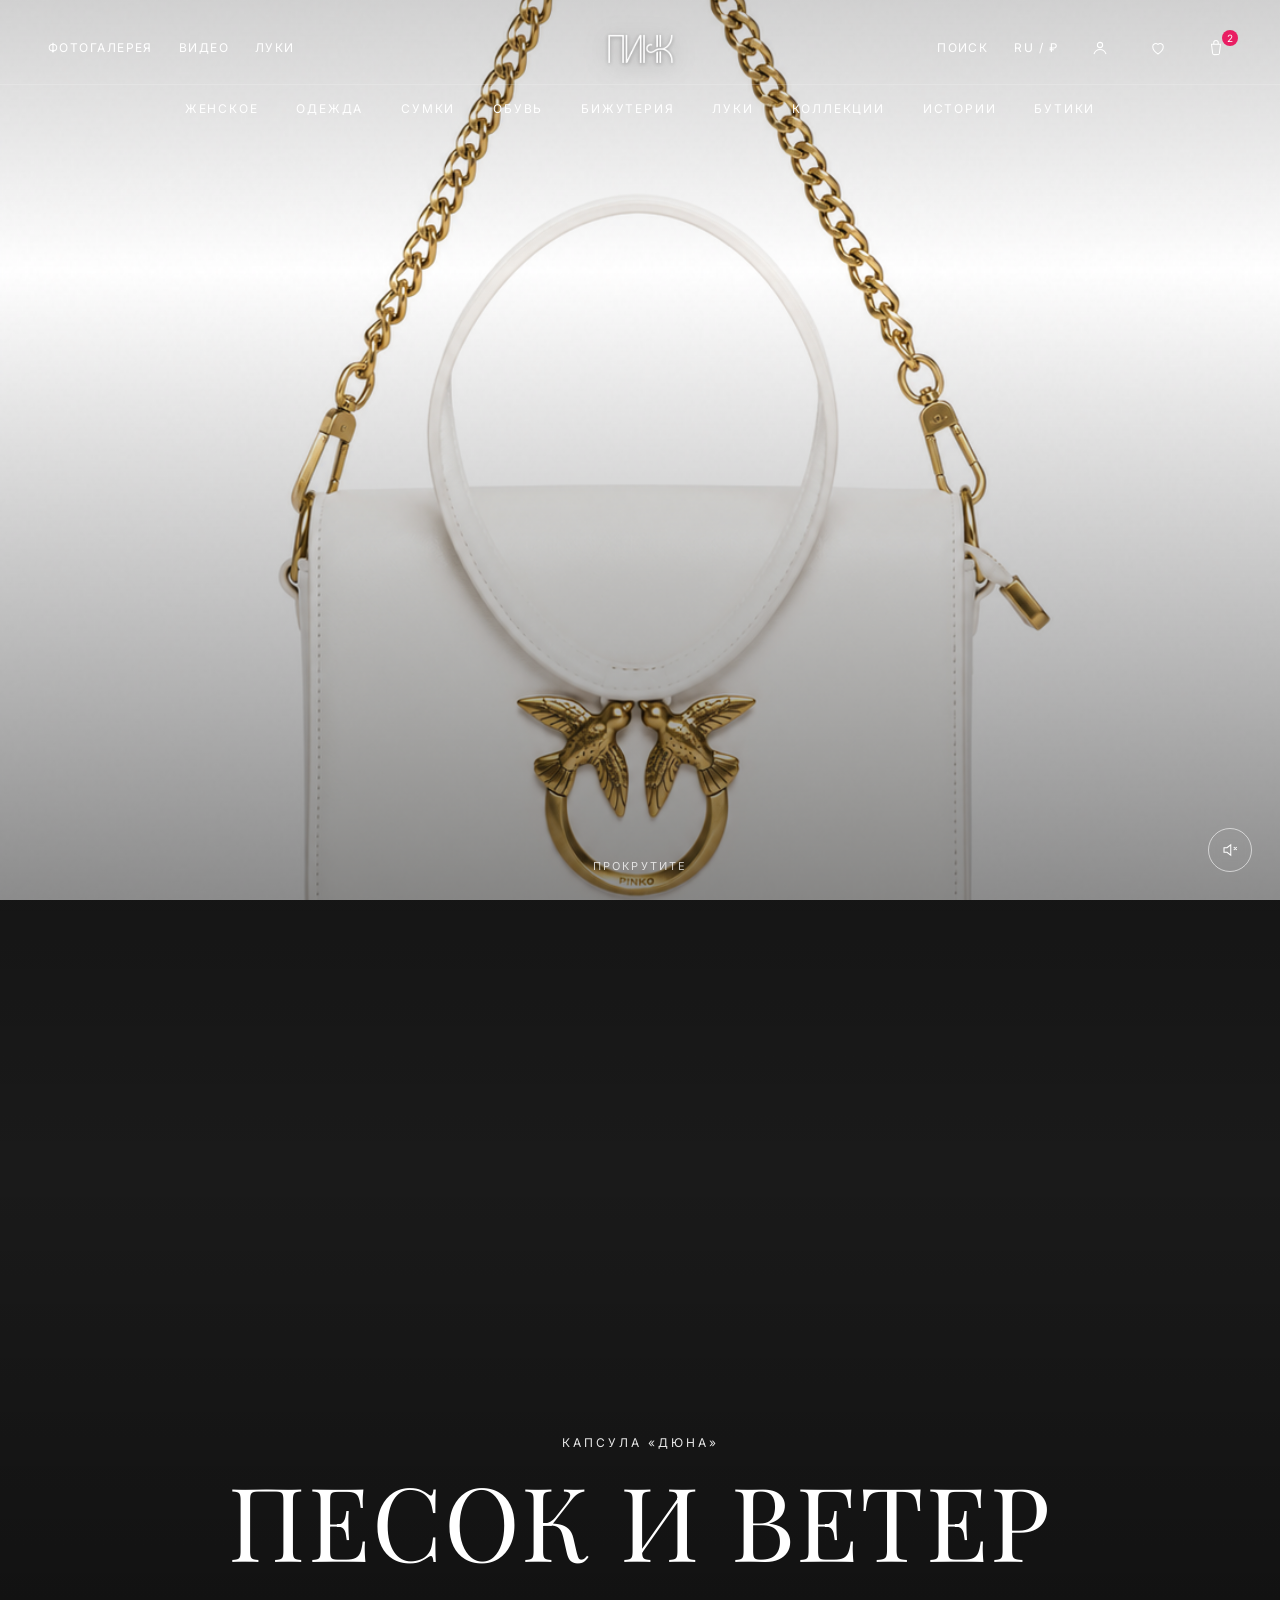
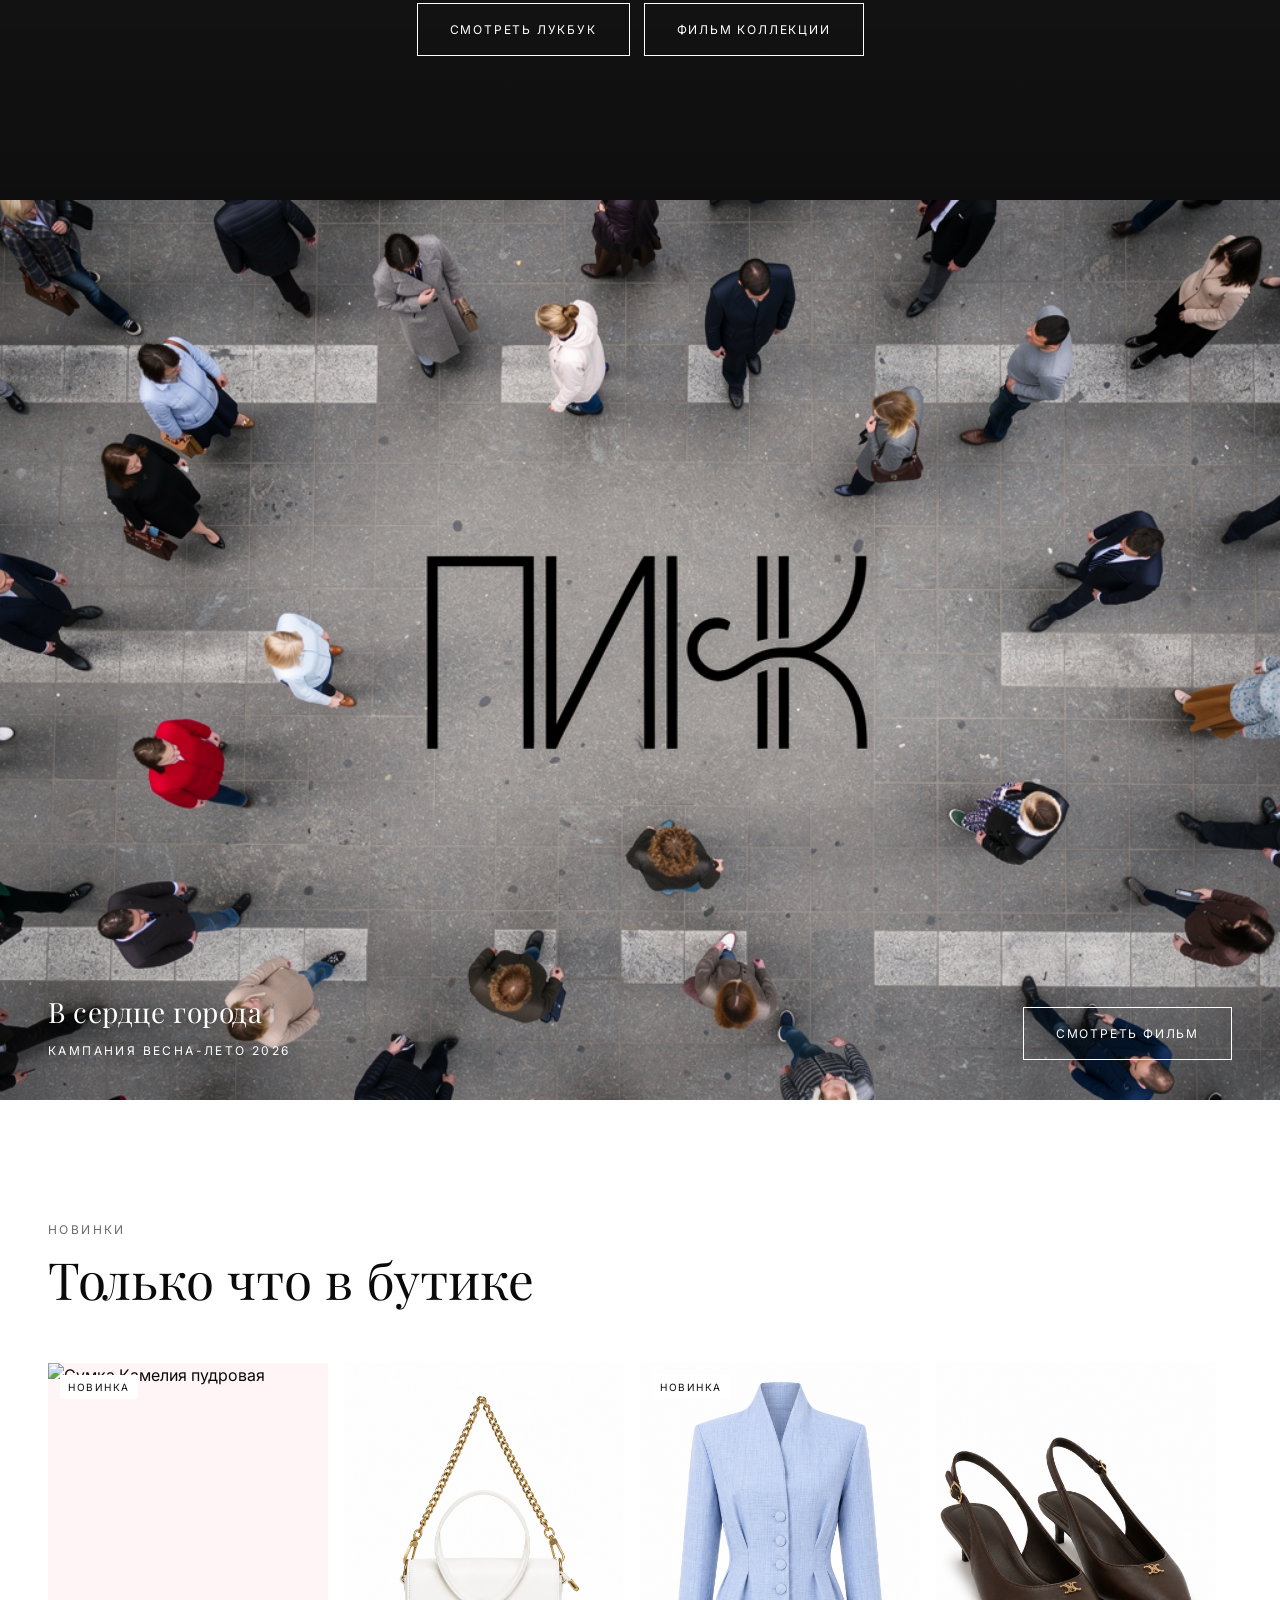
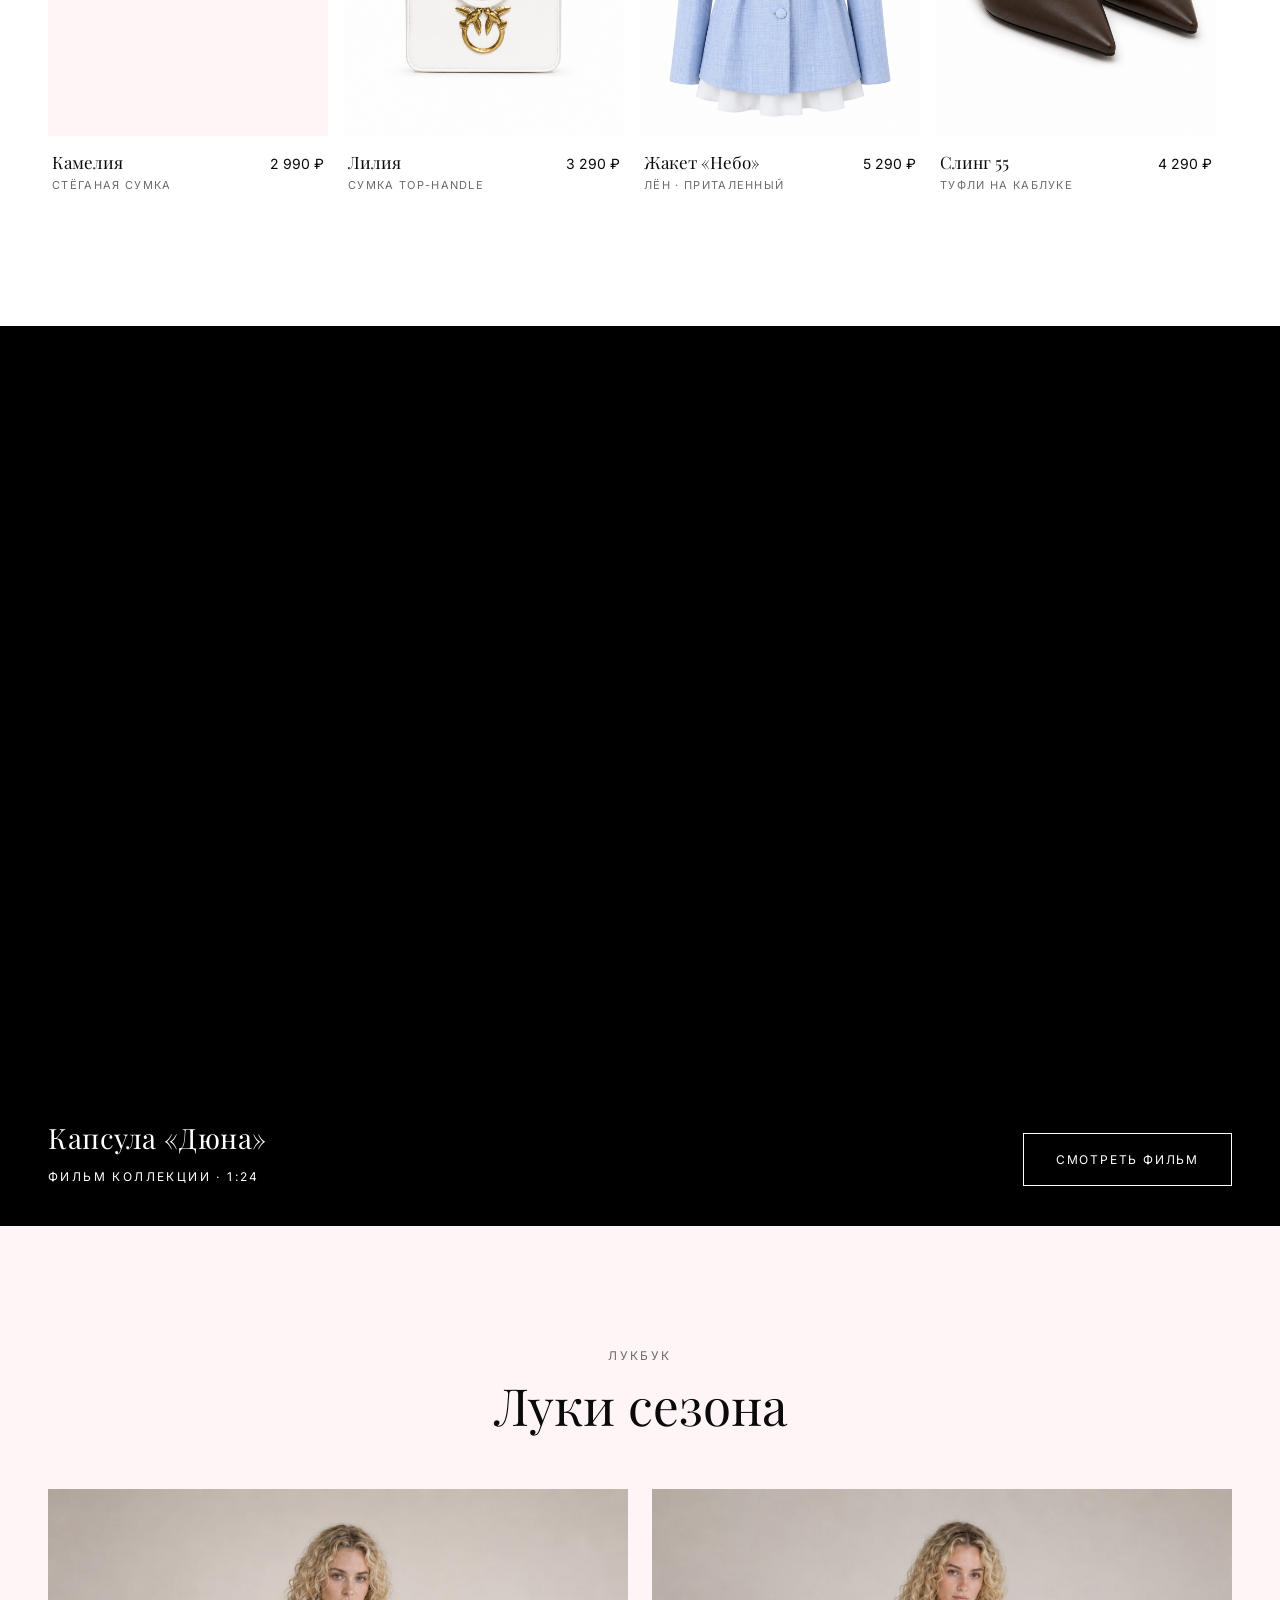
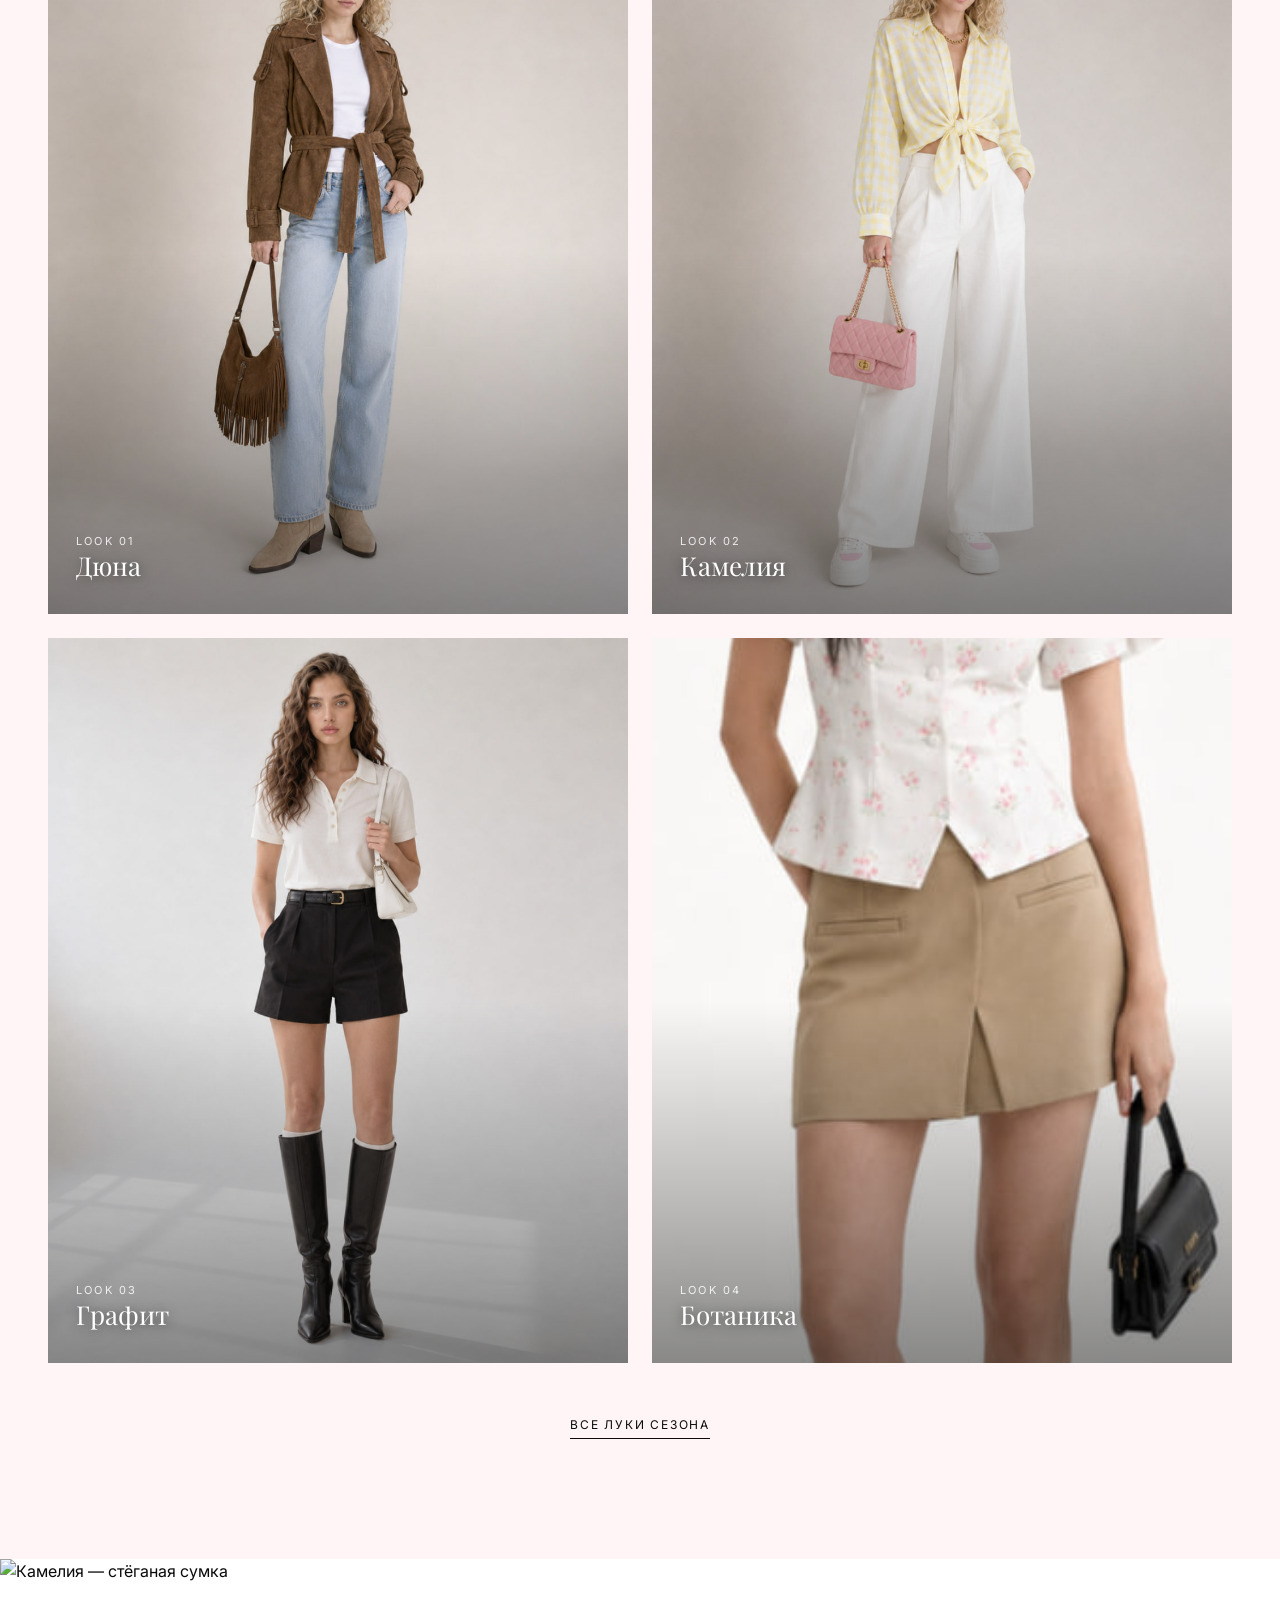
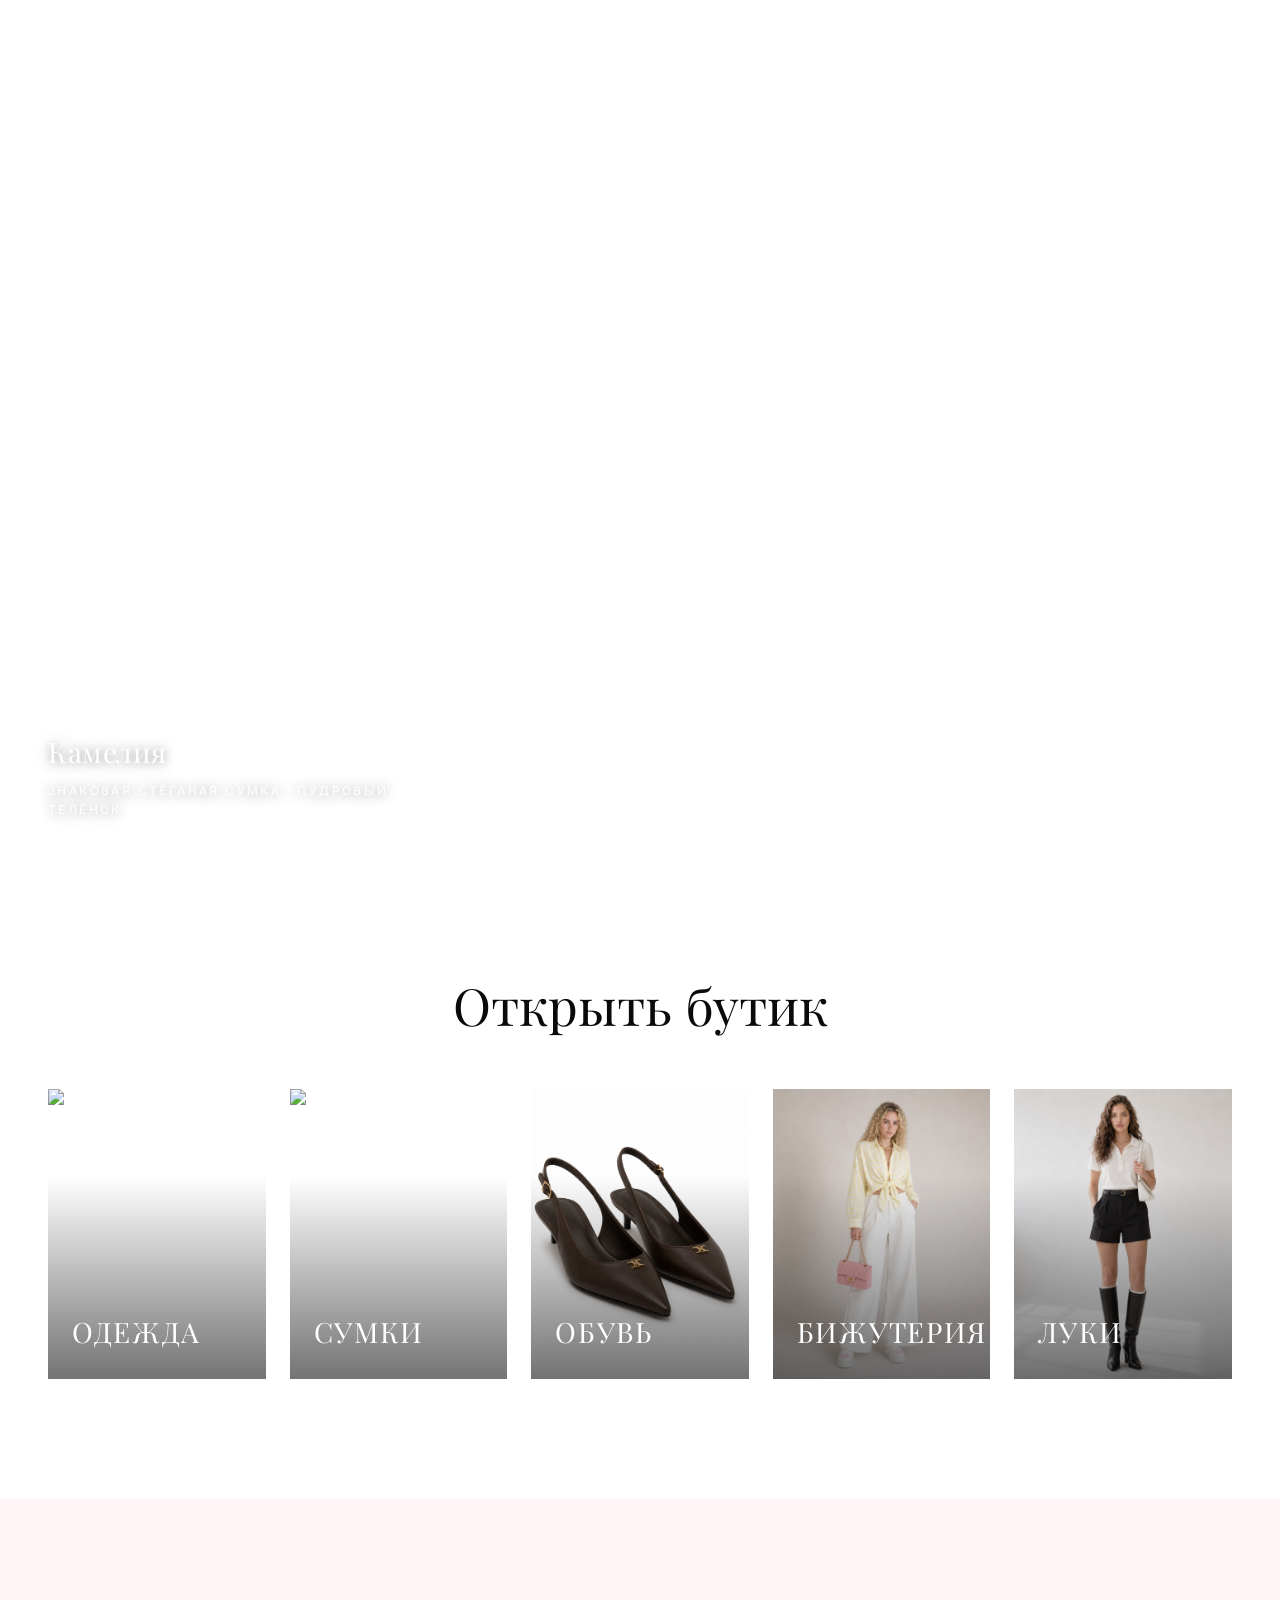
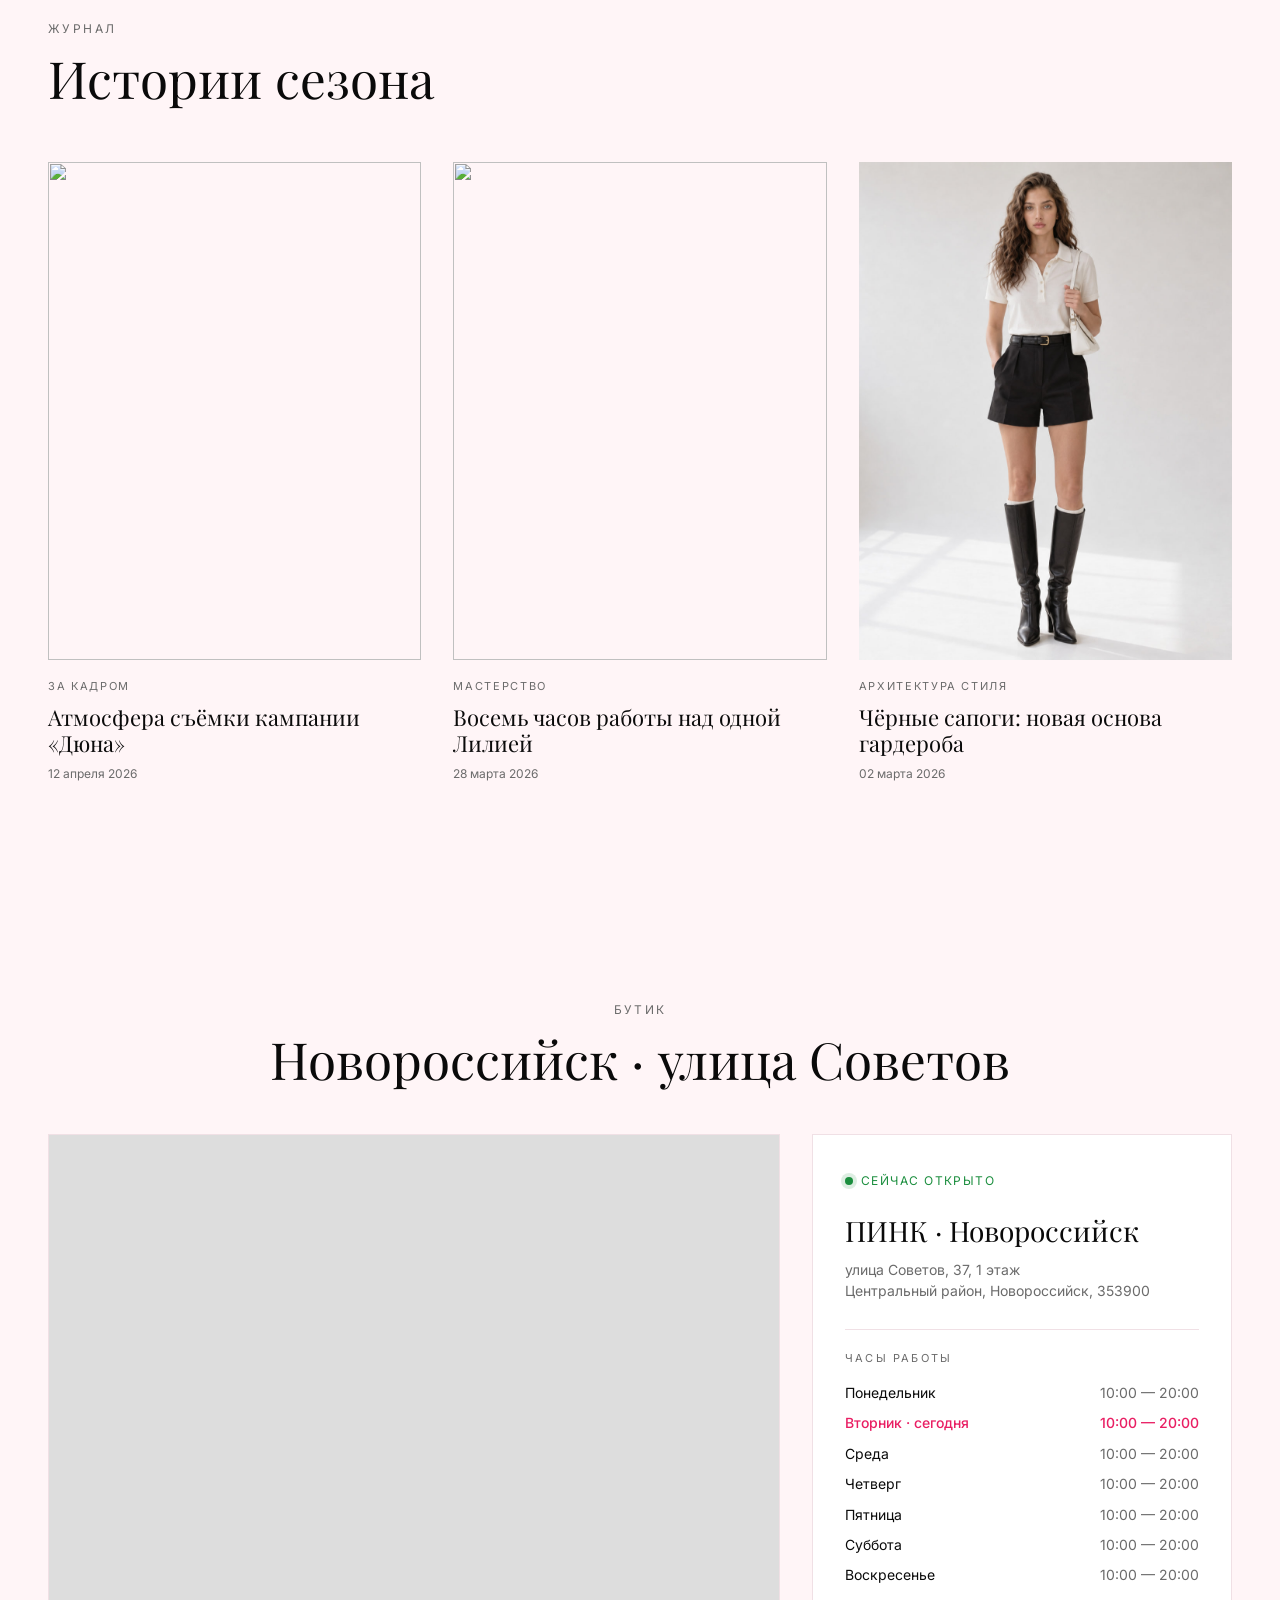
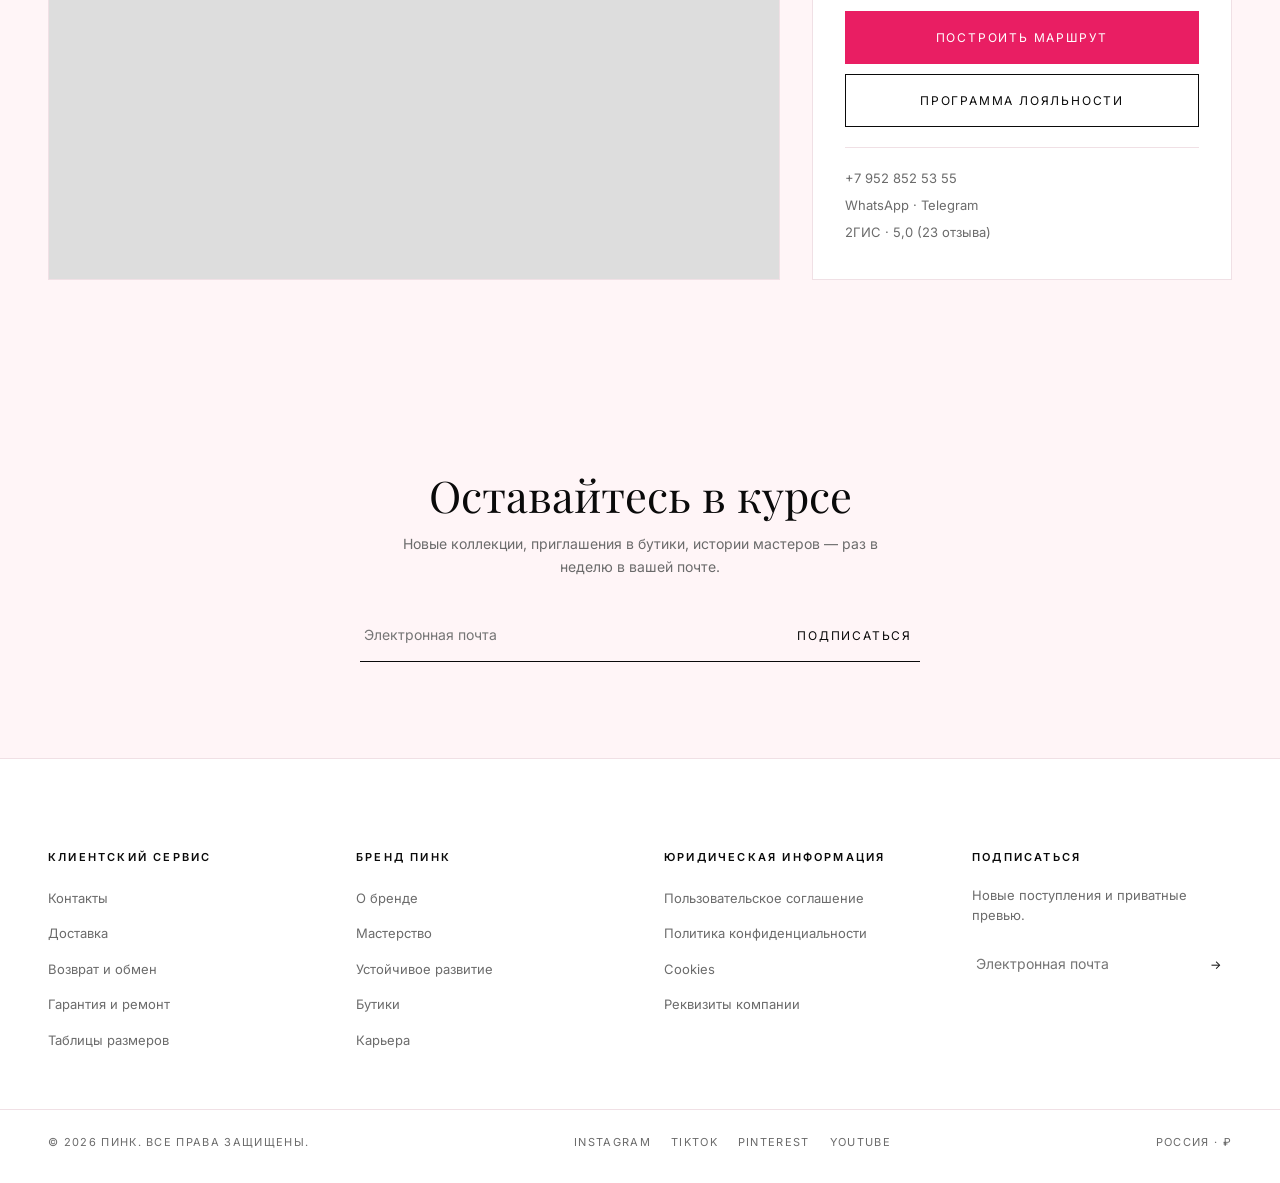
==== index.html @ bd1ed345 "Initial commit: ПИНК site v1" ====
<!doctype html>
<html lang="ru">
<head>
<meta charset="utf-8">
<meta name="viewport" content="width=device-width,initial-scale=1">
<title>ПИНК — Весна-Лето 2026</title>
<meta name="description" content="ПИНК — премиальная женская одежда, сумки, обувь и бижутерия. Коллекция Весна-Лето 2026.">
<link rel="preconnect" href="https://fonts.googleapis.com">
<link rel="preconnect" href="https://fonts.gstatic.com" crossorigin>
<link href="https://fonts.googleapis.com/css2?family=Inter:wght@300;400;500;600&family=Playfair+Display:wght@400;500;600&display=swap" rel="stylesheet">
<link rel="stylesheet" href="styles/main.css">
</head>
<body>

<header class="site-header">
  <div class="header-top">
    <div class="header-left">
      <button class="burger" aria-label="Меню">
        <svg viewBox="0 0 24 24" fill="none" stroke="currentColor" stroke-width="1.4"><path d="M3 7h18M3 12h18M3 17h18"/></svg>
      </button>
      <a class="header-link" href="pages/photography.html">Фотогалерея</a>
      <a class="header-link" href="pages/films.html">Видео</a>
      <a class="header-link" href="pages/looks.html">Луки</a>
    </div>
    <a class="logo" href="index.html" aria-label="ПИНК"><img src="assets/logo.png" alt="ПИНК"></a>
    <div class="header-right">
      <a class="header-link" href="#">Поиск</a>
      <a class="header-link" href="#">RU / ₽</a>
      <a class="icon-btn" href="#" aria-label="Аккаунт">
        <svg viewBox="0 0 24 24"><circle cx="12" cy="8" r="3.5"/><path d="M4 20c1.5-4 5-6 8-6s6.5 2 8 6"/></svg>
      </a>
      <a class="icon-btn" href="#" aria-label="Избранное">
        <svg viewBox="0 0 24 24"><path d="M12 20s-7-4.5-7-10a4 4 0 017-2.7A4 4 0 0119 10c0 5.5-7 10-7 10z"/></svg>
      </a>
      <a class="icon-btn" href="#" aria-label="Корзина">
        <svg viewBox="0 0 24 24"><path d="M6 7h12l-1.5 12a2 2 0 01-2 1.8H9.5a2 2 0 01-2-1.8L6 7zM9 7V5a3 3 0 016 0v2"/></svg>
        <span class="cart-count">2</span>
      </a>
    </div>
  </div>
  <nav class="main-nav">
    <ul>
      <li><a href="pages/clothing.html">Женское</a></li>
      <li><a href="pages/clothing.html">Одежда</a></li>
      <li><a href="pages/bags.html">Сумки</a></li>
      <li><a href="pages/shoes.html">Обувь</a></li>
      <li><a href="pages/jewelry.html">Бижутерия</a></li>
      <li><a href="pages/looks.html">Луки</a></li>
      <li><a href="#">Коллекции</a></li>
      <li><a href="#">Истории</a></li>
      <li><a href="#">Бутики</a></li>
    </ul>
  </nav>
</header>

<!-- SCROLL STACK: hero → hero-2 → editorial-1, всё наезжает слоями -->
<div class="scroll-stack">
  <section class="hero hero--sticky">
    <video class="hero__video" autoplay muted loop playsinline poster="assets/studio-products/fashion-04.png">
      <source src="hero1.mp4" type="video/mp4">
    </video>
    <div class="hero__overlay"></div>
    <button class="hero__unmute" aria-label="Звук" data-muted="true">
      <svg viewBox="0 0 24 24" fill="none" stroke="currentColor" stroke-width="1.4"><path d="M4 9v6h4l5 4V5L8 9H4zM17 8l4 4m0-4l-4 4"/></svg>
    </button>
    <div class="scroll-hint">Прокрутите</div>
  </section>

  <section class="hero hero--second">
    <video class="hero__video" autoplay muted loop playsinline>
      <source src="hero2.mp4" type="video/mp4">
    </video>
    <div class="hero__overlay"></div>
    <div class="hero__content">
      <div class="hero__eyebrow">Капсула «Дюна»</div>
      <h1 class="hero__title">Песок и ветер</h1>
      <div class="hero__actions">
        <a class="btn btn--light" href="pages/looks.html">Смотреть лукбук</a>
        <a class="btn btn--light" href="pages/films.html">Фильм коллекции</a>
      </div>
    </div>
  </section>

  <section class="editorial editorial--crowd">
    <img class="editorial__media" src="editorial-crowd.png" alt="ПИНК — городская кампания">
    <div class="editorial__caption">
      <strong>В сердце города</strong>
      Кампания Весна-Лето 2026
    </div>
    <a class="editorial__cta btn btn--light" href="pages/films.html">Смотреть фильм</a>
  </section>
</div>

<!-- NEW IN -->
<section class="section">
  <div class="container">
    <div class="section__head reveal">
      <div class="section__eyebrow">Новинки</div>
      <h2 class="section__title">Только что в бутике</h2>
    </div>
    <div class="product-grid product-grid--scroll reveal">
      <a class="product-card" href="pages/product.html">
        <div class="product-card__images">
          <img class="product-card__img product-card__img--primary" src="hf_20260516_002600_86297cfa-92fb-4b31-a1cd-1de28cd9ab09.png" alt="Сумка Камелия пудровая">
          <img class="product-card__img product-card__img--secondary" src="photo_2026-05-16_17-27-43.jpg" alt="Модель с сумкой Камелия">
          <button class="product-card__fav" aria-label="В избранное"><svg viewBox="0 0 24 24"><path d="M12 20s-7-4.5-7-10a4 4 0 017-2.7A4 4 0 0119 10c0 5.5-7 10-7 10z"/></svg></button>
          <span class="product-card__tag">Новинка</span>
        </div>
        <div class="product-card__info">
          <div>
            <div class="product-card__name">Камелия</div>
            <div class="product-card__category">Стёганая сумка</div>
          </div>
          <div class="product-card__price">2 990 ₽</div>
        </div>
      </a>
      <a class="product-card" href="pages/product.html">
        <div class="product-card__images">
          <img class="product-card__img product-card__img--primary" src="assets/studio-products/fashion-04.png" alt="Сумка Лилия">
          <img class="product-card__img product-card__img--secondary" src="hf_20260515_231732_18d64aaa-b3cb-4d4d-aa0a-7999cb774899.png" alt="Сумка Лилия в окружении цветов">
          <button class="product-card__fav" aria-label="В избранное"><svg viewBox="0 0 24 24"><path d="M12 20s-7-4.5-7-10a4 4 0 017-2.7A4 4 0 0119 10c0 5.5-7 10-7 10z"/></svg></button>
        </div>
        <div class="product-card__info">
          <div>
            <div class="product-card__name">Лилия</div>
            <div class="product-card__category">Сумка top-handle</div>
          </div>
          <div class="product-card__price">3 290 ₽</div>
        </div>
      </a>
      <a class="product-card" href="pages/product.html">
        <div class="product-card__images">
          <img class="product-card__img product-card__img--primary" src="assets/studio-products/fashion-17.png" alt="Жакет Небо">
          <img class="product-card__img product-card__img--secondary" src="assets/studio-products/fashion-16.png" alt="Жакет с брюками">
          <button class="product-card__fav" aria-label="В избранное"><svg viewBox="0 0 24 24"><path d="M12 20s-7-4.5-7-10a4 4 0 017-2.7A4 4 0 0119 10c0 5.5-7 10-7 10z"/></svg></button>
          <span class="product-card__tag">Новинка</span>
        </div>
        <div class="product-card__info">
          <div>
            <div class="product-card__name">Жакет «Небо»</div>
            <div class="product-card__category">Лён · приталенный</div>
          </div>
          <div class="product-card__price">5 290 ₽</div>
        </div>
      </a>
      <a class="product-card" href="pages/product.html">
        <div class="product-card__images">
          <img class="product-card__img product-card__img--primary" src="assets/studio-products/fashion-07.png" alt="Туфли Слинг шоколад">
          <img class="product-card__img product-card__img--secondary" src="assets/studio-products/fashion-10.png" alt="Туфли Слинг сверху">
          <button class="product-card__fav" aria-label="В избранное"><svg viewBox="0 0 24 24"><path d="M12 20s-7-4.5-7-10a4 4 0 017-2.7A4 4 0 0119 10c0 5.5-7 10-7 10z"/></svg></button>
        </div>
        <div class="product-card__info">
          <div>
            <div class="product-card__name">Слинг 55</div>
            <div class="product-card__category">Туфли на каблуке</div>
          </div>
          <div class="product-card__price">4 290 ₽</div>
        </div>
      </a>
      <a class="product-card" href="pages/product.html">
        <div class="product-card__images">
          <img class="product-card__img product-card__img--primary" src="assets/studio-products/fashion-03.png" alt="Жакет Кора">
          <img class="product-card__img product-card__img--secondary" src="photo_2026-05-16_17-27-02.jpg" alt="Жакет на модели">
          <button class="product-card__fav" aria-label="В избранное"><svg viewBox="0 0 24 24"><path d="M12 20s-7-4.5-7-10a4 4 0 017-2.7A4 4 0 0119 10c0 5.5-7 10-7 10z"/></svg></button>
        </div>
        <div class="product-card__info">
          <div>
            <div class="product-card__name">Кора</div>
            <div class="product-card__category">Жакет из кожи</div>
          </div>
          <div class="product-card__price">6 990 ₽</div>
        </div>
      </a>
      <a class="product-card" href="pages/product.html">
        <div class="product-card__images">
          <img class="product-card__img product-card__img--primary" src="hf_20260516_001050_0a2de931-f483-482c-8c76-bf9c14662c18.png" alt="Клатч Цитрус">
          <img class="product-card__img product-card__img--secondary" src="look-moloko.png" alt="Клатч на модели">
          <button class="product-card__fav" aria-label="В избранное"><svg viewBox="0 0 24 24"><path d="M12 20s-7-4.5-7-10a4 4 0 017-2.7A4 4 0 0119 10c0 5.5-7 10-7 10z"/></svg></button>
        </div>
        <div class="product-card__info">
          <div>
            <div class="product-card__name">Цитрус</div>
            <div class="product-card__category">Клатч лаковый</div>
          </div>
          <div class="product-card__price">2 590 ₽</div>
        </div>
      </a>
      <a class="product-card" href="pages/product.html">
        <div class="product-card__images">
          <img class="product-card__img product-card__img--primary" src="assets/studio-products/fashion-06.png" alt="Блуза Облако">
          <img class="product-card__img product-card__img--secondary" src="assets/studio-products/fashion-05.png" alt="Блуза с брюками">
          <button class="product-card__fav" aria-label="В избранное"><svg viewBox="0 0 24 24"><path d="M12 20s-7-4.5-7-10a4 4 0 017-2.7A4 4 0 0119 10c0 5.5-7 10-7 10z"/></svg></button>
        </div>
        <div class="product-card__info">
          <div>
            <div class="product-card__name">Облако</div>
            <div class="product-card__category">Блуза с поясом</div>
          </div>
          <div class="product-card__price">2 190 ₽</div>
        </div>
      </a>
      <a class="product-card" href="pages/product.html">
        <div class="product-card__images">
          <img class="product-card__img product-card__img--primary" src="hf_20260516_005115_46cb045d-affb-4da7-b09f-e35034933a19.png" alt="Сумка Жемчуг">
          <img class="product-card__img product-card__img--secondary" src="hf_20260515_231732_18d64aaa-b3cb-4d4d-aa0a-7999cb774899.png" alt="Сумка Жемчуг — деталь">
          <button class="product-card__fav" aria-label="В избранное"><svg viewBox="0 0 24 24"><path d="M12 20s-7-4.5-7-10a4 4 0 017-2.7A4 4 0 0119 10c0 5.5-7 10-7 10z"/></svg></button>
        </div>
        <div class="product-card__info">
          <div>
            <div class="product-card__name">Жемчуг</div>
            <div class="product-card__category">Мини-сумка на цепочке</div>
          </div>
          <div class="product-card__price">3 190 ₽</div>
        </div>
      </a>
    </div>
  </div>
</section>

<!-- VIDEO BLOCK (sticky pin) -->
<section class="editorial scroll-pin" style="background:#000">
  <video class="editorial__media" autoplay muted loop playsinline>
    <source src="film-dune.mp4" type="video/mp4">
  </video>
  <div class="editorial__caption">
    <strong>Капсула «Дюна»</strong>
    Фильм коллекции · 1:24
  </div>
  <a class="editorial__cta btn btn--light" href="pages/films.html">Смотреть фильм</a>
</section>

<!-- LOOKS 2x2 -->
<section class="section section--soft">
  <div class="container">
    <div class="section__head section__head--center reveal">
      <div class="section__eyebrow">Лукбук</div>
      <h2 class="section__title">Луки сезона</h2>
    </div>
    <div class="looks-2x2 reveal">
      <a href="pages/looks.html">
        <img src="photo_2026-05-16_17-27-02.jpg" alt="Лук Дюна">
        <span class="meta">Look 01</span>
        <span class="cap">Дюна</span>
      </a>
      <a href="pages/looks.html">
        <img src="photo_2026-05-16_17-27-43.jpg" alt="Лук Камелия">
        <span class="meta">Look 02</span>
        <span class="cap">Камелия</span>
      </a>
      <a href="pages/looks.html">
        <img src="photo_2026-05-16_17-33-13.jpg" alt="Лук Графит">
        <span class="meta">Look 03</span>
        <span class="cap">Графит</span>
      </a>
      <a href="pages/looks.html">
        <img src="photo_2026-05-16_17-30-58.jpg" alt="Лук Ботаника">
        <span class="meta">Look 04</span>
        <span class="cap">Ботаника</span>
      </a>
    </div>
    <div style="text-align:center; margin-top:48px;">
      <a class="link-underline" href="pages/looks.html">Все луки сезона</a>
    </div>
  </div>
</section>

<!-- EDITORIAL 2 (sticky pin) -->
<section class="editorial scroll-pin">
  <img class="editorial__media" src="hf_20260516_002600_86297cfa-92fb-4b31-a1cd-1de28cd9ab09.png" alt="Камелия — стёганая сумка">
  <div class="editorial__caption">
    <strong>Камелия</strong>
    Знаковая стёганая сумка · пудровый телёнок
  </div>
  <a class="editorial__cta btn btn--light" href="pages/bags.html">Смотреть сумки</a>
</section>

<!-- CATEGORY HUBS -->
<section class="section">
  <div class="container">
    <div class="section__head section__head--center reveal">
      <h2 class="section__title">Открыть бутик</h2>
    </div>
    <div class="hub-grid reveal">
      <a class="hub-card" href="pages/clothing.html">
        <img class="hub-card__img" src="look-chocolate.png" alt="Одежда">
        <span class="hub-card__title">Одежда</span>
      </a>
      <a class="hub-card" href="pages/bags.html">
        <img class="hub-card__img" src="hf_20260515_231732_18d64aaa-b3cb-4d4d-aa0a-7999cb774899.png" alt="Сумки">
        <span class="hub-card__title">Сумки</span>
      </a>
      <a class="hub-card" href="pages/shoes.html">
        <img class="hub-card__img" src="assets/studio-products/fashion-07.png" alt="Обувь">
        <span class="hub-card__title">Обувь</span>
      </a>
      <a class="hub-card" href="pages/jewelry.html">
        <img class="hub-card__img" src="photo_2026-05-16_17-27-43.jpg" alt="Бижутерия">
        <span class="hub-card__title">Бижутерия</span>
      </a>
      <a class="hub-card" href="pages/looks.html">
        <img class="hub-card__img" src="photo_2026-05-16_17-33-13.jpg" alt="Луки">
        <span class="hub-card__title">Луки</span>
      </a>
    </div>
  </div>
</section>

<!-- STORIES -->
<section class="section section--soft">
  <div class="container">
    <div class="section__head reveal">
      <div class="section__eyebrow">Журнал</div>
      <h2 class="section__title">Истории сезона</h2>
    </div>
    <div class="stories reveal">
      <a class="story-card" href="#">
        <div class="story-card__media"><img src="look-moloko.png" alt=""></div>
        <div class="story-card__cat">За кадром</div>
        <div class="story-card__title">Атмосфера съёмки кампании «Дюна»</div>
        <div class="story-card__date">12 апреля 2026</div>
      </a>
      <a class="story-card" href="#">
        <div class="story-card__media"><img src="look-chocolate.png" alt=""></div>
        <div class="story-card__cat">Мастерство</div>
        <div class="story-card__title">Восемь часов работы над одной Лилией</div>
        <div class="story-card__date">28 марта 2026</div>
      </a>
      <a class="story-card" href="#">
        <div class="story-card__media"><img src="photo_2026-05-16_17-33-13.jpg" alt=""></div>
        <div class="story-card__cat">Архитектура стиля</div>
        <div class="story-card__title">Чёрные сапоги: новая основа гардероба</div>
        <div class="story-card__date">02 марта 2026</div>
      </a>
    </div>
  </div>
</section>

<!-- STORE LOCATOR: Яндекс.Карты + график (данные из 2ГИС) -->
<section class="store-locator">
  <div class="container">
    <div class="section__head section__head--center reveal" style="margin-bottom:48px;">
      <div class="section__eyebrow">Бутик</div>
      <h2 class="section__title">Новороссийск · улица Советов</h2>
    </div>
    <div class="grid reveal">
      <div class="store-map">
        <iframe
          src="https://yandex.ru/map-widget/v1/?ll=37.774618%2C44.718713&amp;z=16&amp;pt=37.774618%2C44.718713%2Cpm2rdl"
          loading="lazy"
          referrerpolicy="no-referrer-when-downgrade"
          allow="geolocation"
          title="ПИНК · улица Советов, 37, Новороссийск"></iframe>
      </div>
      <aside class="store-info">
        <div class="store-status">Сейчас открыто</div>
        <h3>ПИНК · Новороссийск</h3>
        <div class="addr">
          улица Советов, 37, 1 этаж<br>
          Центральный район, Новороссийск, 353900
        </div>

        <div class="hours">
          <h4>Часы работы</h4>
          <dl>
            <dt>Понедельник</dt><dd>10:00 — 20:00</dd>
            <dt class="today">Вторник · сегодня</dt><dd class="today">10:00 — 20:00</dd>
            <dt>Среда</dt><dd>10:00 — 20:00</dd>
            <dt>Четверг</dt><dd>10:00 — 20:00</dd>
            <dt>Пятница</dt><dd>10:00 — 20:00</dd>
            <dt>Суббота</dt><dd>10:00 — 20:00</dd>
            <dt>Воскресенье</dt><dd>10:00 — 20:00</dd>
          </dl>
        </div>

        <div class="store-actions">
          <a class="btn btn--solid btn--block" href="https://yandex.ru/maps/?rtext=~44.718713%2C37.774618&amp;rtt=auto" target="_blank" rel="noopener">Построить маршрут</a>
          <a class="btn btn--block" href="#">Программа лояльности</a>
        </div>

        <div class="store-contacts">
          <a href="tel:+79528525355">+7 952 852 53 55</a>
          <a href="https://wa.me/79528525355" target="_blank" rel="noopener">WhatsApp · Telegram</a>
          <a href="https://2gis.ru/novorossiysk/firm/70000001075192342" target="_blank" rel="noopener">2ГИС · 5,0 (23 отзыва)</a>
        </div>
      </aside>
    </div>
  </div>
</section>

<!-- NEWSLETTER -->
<section class="newsletter">
  <h2>Оставайтесь в курсе</h2>
  <p>Новые коллекции, приглашения в бутики, истории мастеров — раз в неделю в вашей почте.</p>
  <form>
    <input type="email" placeholder="Электронная почта" required>
    <button type="submit">Подписаться</button>
  </form>
</section>

<!-- FOOTER -->
<footer class="site-footer">
  <div class="container">
    <div class="footer-col">
      <h5>Клиентский сервис</h5>
      <ul>
        <li><a href="#">Контакты</a></li>
        <li><a href="#">Доставка</a></li>
        <li><a href="#">Возврат и обмен</a></li>
        <li><a href="#">Гарантия и ремонт</a></li>
        <li><a href="#">Таблицы размеров</a></li>
      </ul>
    </div>
    <div class="footer-col">
      <h5>Бренд ПИНК</h5>
      <ul>
        <li><a href="#">О бренде</a></li>
        <li><a href="#">Мастерство</a></li>
        <li><a href="#">Устойчивое развитие</a></li>
        <li><a href="#">Бутики</a></li>
        <li><a href="#">Карьера</a></li>
      </ul>
    </div>
    <div class="footer-col">
      <h5>Юридическая информация</h5>
      <ul>
        <li><a href="#">Пользовательское соглашение</a></li>
        <li><a href="#">Политика конфиденциальности</a></li>
        <li><a href="#">Cookies</a></li>
        <li><a href="#">Реквизиты компании</a></li>
      </ul>
    </div>
    <div class="footer-col">
      <h5>Подписаться</h5>
      <p style="font-size:13px; color:var(--ink-soft);">Новые поступления и приватные превью.</p>
      <form class="newsletter" style="padding:0; background:transparent; text-align:left;">
        <input type="email" placeholder="Электронная почта" required>
        <button type="submit">→</button>
      </form>
    </div>
  </div>
  <div class="footer-bottom">
    <div>© 2026 ПИНК. Все права защищены.</div>
    <div class="socials">
      <a href="#">Instagram</a>
      <a href="#">TikTok</a>
      <a href="#">Pinterest</a>
      <a href="#">YouTube</a>
    </div>
    <div>Россия · ₽</div>
  </div>
</footer>

<script src="scripts/main.js"></script>
</body>
</html>
---- styles/main.css ----
/* ============================================================
   ПИНК — Global Styles
   ============================================================ */

:root {
  --bg: #FFFFFF;
  --bg-soft: #FFF5F7;
  --pink-pastel: #FFD6E0;
  --pink-mid: #FF9EBB;
  --pink-deep: #E91E63;
  --pink-deep-2: #D81B60;
  --ink: #0A0A0A;
  --ink-soft: #6B6B6B;
  --line: #F0E0E5;

  --serif: "Playfair Display", "Bodoni 72", "Didot", "Times New Roman", serif;
  --sans: "Inter", "Helvetica Neue", "Neue Haas Grotesk", system-ui, -apple-system, Arial, sans-serif;

  --container: 1440px;
  --pad-x: 48px;
  --gap: 24px;
  --section-gap: 120px;

  --header-h: 132px;
  --ease: cubic-bezier(.22,.61,.36,1);
}

* { box-sizing: border-box; }

html, body { margin: 0; padding: 0; }

html { scroll-behavior: smooth; }

body {
  font-family: var(--sans);
  font-size: 16px;
  line-height: 1.6;
  color: var(--ink);
  background: var(--bg);
  -webkit-font-smoothing: antialiased;
  -moz-osx-font-smoothing: grayscale;
}

img, video { display: block; max-width: 100%; height: auto; }

a { color: inherit; text-decoration: none; }

button { font: inherit; cursor: pointer; border: 0; background: transparent; color: inherit; }

h1, h2, h3, h4 { margin: 0; font-weight: 400; letter-spacing: 0; }

h1 { font-family: var(--serif); font-size: clamp(40px, 6vw, 88px); line-height: 1.05; }
h2 { font-family: var(--serif); font-size: clamp(28px, 3.4vw, 52px); line-height: 1.1; }
h3 { font-family: var(--sans); font-size: 14px; letter-spacing: .12em; text-transform: uppercase; }
p  { margin: 0 0 1em 0; }

.uppercase { text-transform: uppercase; letter-spacing: .12em; font-size: 12px; }

.container {
  max-width: var(--container);
  margin: 0 auto;
  padding: 0 var(--pad-x);
}

/* ============================================================
   HEADER
   ============================================================ */

.site-header {
  position: fixed; top: 0; left: 0; right: 0;
  z-index: 100;
  background: transparent;
  transition: background 400ms var(--ease), color 400ms var(--ease), border-color 400ms var(--ease);
  color: #fff;
  border-bottom: 1px solid transparent;
}
.site-header.is-scrolled,
.site-header.is-solid {
  background: rgba(255,255,255,.96);
  color: var(--ink);
  border-bottom: 1px solid var(--line);
  backdrop-filter: saturate(180%) blur(10px);
  -webkit-backdrop-filter: saturate(180%) blur(10px);
}

.header-top {
  display: grid;
  grid-template-columns: 1fr auto 1fr;
  align-items: center;
  padding: 22px var(--pad-x) 10px;
}

.header-left, .header-right {
  display: flex;
  align-items: center;
  gap: 26px;
  font-size: 12px;
  text-transform: uppercase;
  letter-spacing: .12em;
}
.header-right { justify-content: flex-end; }

.header-left a:hover, .header-right a:hover { color: var(--pink-deep); }

/* Logo: transparent-bg PNG wordmark, colored via filter per header state.
   Black by default (works on white pages); over the hero video it gets
   inverted to white via filter. */
.logo {
  display: inline-flex;
  align-items: center;
  justify-content: center;
  line-height: 1;
}
.logo img {
  display: block;
  height: 52px;
  width: auto;
  transition: filter 350ms var(--ease), opacity 250ms var(--ease);
}
.logo:hover img { opacity: .7; }

/* Over the hero (transparent header before scroll): render logo in white
   with a soft shadow so it stays readable on any frame of the video */
.site-header:not(.is-scrolled):not(.is-solid) .logo img {
  filter:
    brightness(0) invert(1)
    drop-shadow(0 1px 2px rgba(0,0,0,.35))
    drop-shadow(0 4px 12px rgba(0,0,0,.25));
}

@media (max-width: 768px) {
  .logo img { height: 34px; }
}

.icon-btn {
  position: relative;
  display: inline-flex;
  align-items: center;
  justify-content: center;
  width: 32px; height: 32px;
}
.icon-btn svg { width: 18px; height: 18px; stroke: currentColor; fill: none; stroke-width: 1.4; }
.cart-count {
  position: absolute; top: -2px; right: -6px;
  background: var(--pink-deep); color: #fff;
  font-size: 10px; line-height: 1;
  padding: 3px 5px; border-radius: 999px;
  letter-spacing: 0;
}

.main-nav {
  border-top: 1px solid rgba(255,255,255,.18);
  transition: border-color 400ms var(--ease);
}
.site-header.is-scrolled .main-nav,
.site-header.is-solid .main-nav { border-top-color: var(--line); }

.main-nav ul {
  list-style: none; margin: 0; padding: 14px var(--pad-x);
  display: flex; justify-content: center; align-items: center;
  gap: 38px;
  font-size: 12px;
  letter-spacing: .15em;
  text-transform: uppercase;
}

.main-nav a { position: relative; padding: 4px 0; }
.main-nav a::after {
  content:""; position: absolute; left: 0; right: 100%; bottom: -4px;
  height: 1px; background: currentColor;
  transition: right 400ms var(--ease);
}
.main-nav a:hover { color: var(--pink-deep); }
.main-nav a:hover::after { right: 0; }

.burger { display: none; }

/* ============================================================
   BUTTONS
   ============================================================ */

.btn {
  display: inline-block;
  padding: 16px 32px;
  font-size: 12px;
  letter-spacing: .15em;
  text-transform: uppercase;
  border: 1px solid currentColor;
  background: transparent;
  color: var(--ink);
  position: relative;
  overflow: hidden;
  transition: color 350ms var(--ease);
}
.btn::before {
  content:""; position: absolute; inset: 0;
  background: var(--ink);
  transform: scaleX(0); transform-origin: left center;
  transition: transform 400ms var(--ease);
  z-index: -1;
}
.btn:hover { color: #fff; }
.btn:hover::before { transform: scaleX(1); }

.btn--light { color: #fff; border-color: #fff; }
.btn--light::before { background: #fff; }
.btn--light:hover { color: var(--ink); }

.btn--solid {
  color: #fff; border-color: var(--pink-deep); background: var(--pink-deep);
}
.btn--solid::before { background: var(--ink); }
.btn--solid:hover { color: #fff; border-color: var(--ink); }

.btn--block { display: block; width: 100%; text-align: center; }

.link-underline {
  display: inline-block; font-size: 12px;
  text-transform: uppercase; letter-spacing: .15em;
  padding-bottom: 4px;
  border-bottom: 1px solid currentColor;
  transition: color 300ms var(--ease);
}
.link-underline:hover { color: var(--pink-deep); }

/* ============================================================
   HERO
   ============================================================ */

.hero {
  position: relative;
  height: 100vh;
  min-height: 720px;
  width: 100%;
  overflow: hidden;
  background: #1a1a1a;
}
.hero__video, .hero__poster {
  position: absolute; inset: 0;
  width: 100%; height: 100%;
  object-fit: cover;
}
.hero__overlay {
  position: absolute; inset: 0;
  background: linear-gradient(180deg, rgba(0,0,0,.18) 0%, rgba(0,0,0,0) 30%, rgba(0,0,0,.45) 100%);
}
.hero__content {
  position: absolute; left: 0; right: 0; bottom: 12vh;
  text-align: center; color: #fff;
  padding: 0 var(--pad-x);
}
.hero__eyebrow {
  font-size: 12px; letter-spacing: .25em; text-transform: uppercase;
  margin-bottom: 18px; opacity: .9;
}
.hero__title {
  font-family: var(--serif);
  font-size: clamp(48px, 8vw, 112px);
  line-height: .98;
  text-transform: uppercase;
  letter-spacing: .02em;
  margin-bottom: 32px;
}
.hero__actions { display: inline-flex; gap: 14px; flex-wrap: wrap; justify-content: center; }

.hero__unmute {
  position: absolute; right: 28px; bottom: 28px;
  color: #fff; border: 1px solid rgba(255,255,255,.6);
  width: 44px; height: 44px; border-radius: 999px;
  display: inline-flex; align-items: center; justify-content: center;
  backdrop-filter: blur(6px);
}
.hero__unmute svg { width: 18px; height: 18px; }

.scroll-hint {
  position: absolute; left: 50%; bottom: 24px; transform: translateX(-50%);
  color: #fff; font-size: 11px; letter-spacing: .2em; text-transform: uppercase;
  opacity: .75;
  animation: bob 2.6s var(--ease) infinite;
}
@keyframes bob { 0%, 100% { transform: translate(-50%, 0); } 50% { transform: translate(-50%, 6px); } }

/* ===== SCROLL STACK =====
   Каждая фуллскрин-плашка "прилипает" к верху и следующая наезжает поверх.
   Получается ламинированная стопка слоёв, открывающихся по скроллу. */
.scroll-stack, .hero-stack { position: relative; }
.scroll-stack > .hero,
.scroll-stack > .editorial,
.hero-stack > .hero,
.hero-stack > .editorial {
  position: sticky;
  top: 0;
  height: 100vh;
  min-height: 640px;
}
.scroll-stack > *:nth-child(1),
.hero-stack > *:nth-child(1) { z-index: 1; }
.scroll-stack > *:nth-child(2),
.hero-stack > *:nth-child(2) { z-index: 2; }
.scroll-stack > *:nth-child(3),
.hero-stack > *:nth-child(3) { z-index: 3; }
.scroll-stack > *:nth-child(4),
.hero-stack > *:nth-child(4) { z-index: 4; }
.scroll-stack > *:nth-child(5),
.hero-stack > *:nth-child(5) { z-index: 5; }
.scroll-stack > *:nth-child(6),
.hero-stack > *:nth-child(6) { z-index: 6; }

/* Отдельная "прикрепляющаяся" плашка между обычными секциями: пинится при достижении верха,
   следующая секция со своим фоном плавно наезжает поверх */
.scroll-pin {
  position: sticky;
  top: 0;
  z-index: 0;
}

.hero--second .hero__content { bottom: 16vh; }

/* ============================================================
   SECTIONS
   ============================================================ */

.section { padding: var(--section-gap) 0; }
.section--soft { background: var(--bg-soft); }
.section--tight { padding: 80px 0; }

.section__head {
  display: flex; flex-direction: column; align-items: flex-start;
  margin-bottom: 56px; gap: 14px;
}
.section__head--center { align-items: center; text-align: center; }
.section__eyebrow { font-size: 12px; letter-spacing: .2em; text-transform: uppercase; color: var(--ink-soft); }
.section__title { font-family: var(--serif); font-size: clamp(32px, 4vw, 64px); line-height: 1.05; }

/* ============================================================
   EDITORIAL — full-bleed photo with caption
   ============================================================ */

.editorial { position: relative; width: 100%; height: 100vh; min-height: 640px; overflow: hidden; }
.editorial__media { position: absolute; inset: 0; width: 100%; height: 100%; object-fit: cover; }
.editorial__caption {
  position: absolute; left: 48px; bottom: 40px; color: #fff;
  font-size: 12px; letter-spacing: .2em; text-transform: uppercase;
  max-width: 360px;
  text-shadow: 0 1px 12px rgba(0,0,0,.5);
}
.editorial__caption strong { font-family: var(--serif); display: block; font-size: 28px; text-transform: none; letter-spacing: .02em; margin-bottom: 6px; font-weight: 400; }
.editorial__cta { position: absolute; right: 48px; bottom: 40px; }

/* ============================================================
   PRODUCT GRID
   ============================================================ */

.product-grid {
  display: grid;
  gap: 36px var(--gap);
  grid-template-columns: repeat(3, 1fr);
}
.product-grid--4 { grid-template-columns: repeat(4, 1fr); }
.product-grid--scroll {
  display: flex; gap: 16px;
  overflow-x: auto; scroll-snap-type: x mandatory;
  padding-bottom: 12px;
  scrollbar-width: thin;
}
.product-grid--scroll > * {
  flex: 0 0 280px; scroll-snap-align: start;
}

.product-card {
  display: block;
  color: inherit;
  position: relative;
}
.product-card__images {
  position: relative;
  aspect-ratio: 3/4;
  overflow: hidden;
  background: var(--bg-soft);
}
.product-card__img {
  position: absolute; inset: 0;
  width: 100%; height: 100%;
  object-fit: cover;
  transition: opacity 400ms var(--ease), transform 1.2s var(--ease);
}
.product-card__img--secondary { opacity: 0; }
.product-card:hover .product-card__img--primary { opacity: 0; }
.product-card:hover .product-card__img--secondary { opacity: 1; }
.product-card:hover .product-card__img { transform: scale(1.02); }

.product-card__fav {
  position: absolute; top: 12px; right: 12px;
  width: 36px; height: 36px;
  border-radius: 999px;
  background: rgba(255,255,255,.85);
  display: inline-flex; align-items: center; justify-content: center;
  opacity: 0; transform: translateY(-4px);
  transition: opacity 300ms var(--ease), transform 300ms var(--ease), color 250ms var(--ease);
}
.product-card:hover .product-card__fav { opacity: 1; transform: translateY(0); }
.product-card__fav:hover { color: var(--pink-deep); }
.product-card__fav svg { width: 16px; height: 16px; stroke: currentColor; fill: none; stroke-width: 1.6; }
.product-card__fav.is-active { color: var(--pink-deep); }
.product-card__fav.is-active svg { fill: currentColor; }

.product-card__tag {
  position: absolute; top: 12px; left: 12px;
  background: #fff; padding: 4px 8px;
  font-size: 10px; letter-spacing: .15em; text-transform: uppercase;
}

.product-card__info {
  padding: 16px 4px 0;
  display: flex; justify-content: space-between; align-items: baseline;
  gap: 16px;
}
.product-card__name { font-family: var(--serif); font-size: 17px; line-height: 1.2; font-weight: 400; }
.product-card__category { font-size: 11px; color: var(--ink-soft); letter-spacing: .12em; text-transform: uppercase; margin-top: 4px; }
.product-card__price { font-size: 14px; white-space: nowrap; }
.product-card__price del { color: var(--ink-soft); margin-right: 8px; font-size: 12px; }
.product-card__swatches { display: flex; gap: 4px; margin-top: 8px; }
.product-card__swatch { width: 10px; height: 10px; border-radius: 999px; border: 1px solid var(--line); }

/* ============================================================
   CATEGORY HUB CARDS (homepage)
   ============================================================ */

.hub-grid {
  display: grid;
  gap: var(--gap);
  grid-template-columns: repeat(5, 1fr);
}
.hub-card {
  position: relative;
  aspect-ratio: 3/4;
  overflow: hidden;
  color: #fff;
  display: block;
}
.hub-card__img {
  position: absolute; inset: 0;
  width: 100%; height: 100%;
  object-fit: cover;
  transition: transform 1.2s var(--ease);
}
.hub-card:hover .hub-card__img { transform: scale(1.06); }
.hub-card::after {
  content:""; position: absolute; inset: 0;
  background: linear-gradient(180deg, rgba(0,0,0,0) 30%, rgba(0,0,0,.55) 100%);
}
.hub-card__title {
  position: absolute; left: 24px; right: 24px; bottom: 24px;
  font-family: var(--serif); font-size: 28px; text-transform: uppercase; letter-spacing: .06em;
  z-index: 1;
}

/* ============================================================
   LOOKS GRID
   ============================================================ */

.looks-grid {
  display: grid; gap: 48px var(--gap);
  grid-template-columns: repeat(2, 1fr);
}
.look-card { display: block; color: inherit; }
.look-card__media { position: relative; aspect-ratio: 4/5; overflow: hidden; background: var(--bg-soft); }
.look-card__media img { width: 100%; height: 100%; object-fit: cover; transition: transform 1.2s var(--ease); }
.look-card:hover .look-card__media img { transform: scale(1.03); }
.look-card__info { display: flex; justify-content: space-between; align-items: baseline; margin-top: 16px; }
.look-card__title { font-family: var(--serif); font-size: 22px; }
.look-card__meta { font-size: 11px; letter-spacing: .15em; text-transform: uppercase; color: var(--ink-soft); }

/* Hotspots */
.look-view {
  display: grid;
  grid-template-columns: 1.4fr 1fr;
  min-height: calc(100vh - var(--header-h));
}
.look-view__media {
  position: relative;
  overflow: hidden;
  background: var(--bg-soft);
}
.look-view__media img { width: 100%; height: 100%; object-fit: cover; display: block; }
.hotspot {
  position: absolute;
  width: 28px; height: 28px;
  border-radius: 999px;
  background: rgba(255,255,255,.85);
  border: 1px solid rgba(0,0,0,.1);
  display: flex; align-items: center; justify-content: center;
  cursor: pointer;
  transform: translate(-50%, -50%);
  transition: transform 250ms var(--ease), background 250ms var(--ease);
}
.hotspot::before {
  content:""; position: absolute; inset: -8px;
  border-radius: 999px;
  background: rgba(255,255,255,.4);
  animation: pulse 2s var(--ease) infinite;
  z-index: -1;
}
.hotspot::after {
  content: "+"; font-size: 20px; color: var(--ink);
}
.hotspot:hover, .hotspot.is-active {
  background: var(--pink-deep); color: #fff; transform: translate(-50%, -50%) scale(1.1);
}
.hotspot:hover::after, .hotspot.is-active::after { color: #fff; }
@keyframes pulse {
  0% { transform: scale(.9); opacity: .8; }
  100% { transform: scale(1.4); opacity: 0; }
}

.look-view__panel {
  padding: 48px 40px;
  display: flex; flex-direction: column;
  overflow-y: auto;
}
.look-view__panel h1 { font-family: var(--serif); font-size: 36px; margin-bottom: 6px; }
.look-view__panel .meta { font-size: 12px; letter-spacing: .15em; text-transform: uppercase; color: var(--ink-soft); margin-bottom: 28px; }
.look-items { display: flex; flex-direction: column; gap: 16px; margin-bottom: 28px; }
.look-item {
  display: grid; grid-template-columns: 90px 1fr auto; gap: 16px; align-items: center;
  padding: 12px; border: 1px solid var(--line); background: #fff;
  transition: border-color 300ms var(--ease);
}
.look-item.is-active { border-color: var(--pink-deep); }
.look-item img { width: 90px; height: 120px; object-fit: cover; background: var(--bg-soft); }
.look-item__name { font-family: var(--serif); font-size: 16px; line-height: 1.2; }
.look-item__cat { font-size: 11px; letter-spacing: .12em; text-transform: uppercase; color: var(--ink-soft); margin-top: 4px; }
.look-item__price { font-size: 14px; white-space: nowrap; }
.look-total { margin-top: auto; padding-top: 24px; border-top: 1px solid var(--line); display: flex; justify-content: space-between; margin-bottom: 16px; font-size: 14px; }
.look-total strong { font-family: var(--serif); font-size: 22px; font-weight: 400; }
.look-actions { display: flex; flex-direction: column; gap: 10px; }

/* ============================================================
   PAGE HEAD (category hero)
   ============================================================ */

.page-head {
  position: relative;
  height: 40vh; min-height: 320px;
  overflow: hidden;
  margin-top: var(--header-h);
}
.page-head__bg {
  position: absolute; inset: 0;
  width: 100%; height: 100%;
  object-fit: cover;
}
.page-head__overlay { position: absolute; inset: 0; background: linear-gradient(180deg, rgba(0,0,0,.05), rgba(0,0,0,.35)); }
.page-head__content {
  position: absolute; inset: 0;
  display: flex; flex-direction: column; align-items: center; justify-content: center;
  color: #fff; text-align: center;
  padding: 0 var(--pad-x);
}
.page-head__eyebrow { font-size: 12px; letter-spacing: .2em; text-transform: uppercase; margin-bottom: 14px; opacity: .9; }
.page-head__title { font-family: var(--serif); font-size: clamp(36px, 5vw, 72px); text-transform: uppercase; letter-spacing: .04em; }

.page-head--soft { background: var(--bg-soft); height: auto; min-height: 0; padding: 64px 0 32px; }
.page-head--soft .page-head__content { position: static; color: var(--ink); }

/* ============================================================
   CATALOG (filters + grid)
   ============================================================ */

.catalog {
  display: grid;
  grid-template-columns: 240px 1fr;
  gap: 48px;
  padding-top: 56px;
}
.filters { font-size: 13px; }
.filters__group { border-bottom: 1px solid var(--line); padding: 18px 0; }
.filters__group:first-child { padding-top: 0; }
.filters__group h4 {
  font-size: 12px; letter-spacing: .15em; text-transform: uppercase;
  display: flex; justify-content: space-between; align-items: center;
  cursor: pointer;
}
.filters__group h4::after { content: "—"; color: var(--ink-soft); }
.filters__group ul { list-style: none; margin: 14px 0 0; padding: 0; display: flex; flex-direction: column; gap: 8px; }
.filters__group li { color: var(--ink-soft); cursor: pointer; transition: color 200ms var(--ease); }
.filters__group li:hover, .filters__group li.is-active { color: var(--ink); }
.filters__group li.is-active::before { content: "•  "; color: var(--pink-deep); }

.sort-bar {
  position: sticky; top: var(--header-h);
  background: rgba(255,255,255,.96);
  z-index: 10;
  backdrop-filter: blur(8px);
  display: flex; justify-content: space-between; align-items: center;
  padding: 14px 0;
  border-bottom: 1px solid var(--line);
  margin-bottom: 32px;
  font-size: 12px; letter-spacing: .12em; text-transform: uppercase;
}
.sort-bar select { background: transparent; border: 0; font: inherit; color: inherit; }

/* ============================================================
   PHOTOGRAPHY (fullscreen scroll)
   ============================================================ */

.photo-stage {
  margin-top: var(--header-h);
}
.photo-frame {
  position: relative;
  height: calc(100vh - var(--header-h));
  width: 100%;
  overflow: hidden;
  background: #000;
}
.photo-frame img { width: 100%; height: 100%; object-fit: cover; }
.photo-frame__caption {
  position: absolute; left: 32px; bottom: 32px;
  color: #fff;
  font-size: 12px; letter-spacing: .15em; text-transform: uppercase;
  text-shadow: 0 1px 12px rgba(0,0,0,.6);
}
.photo-frame__caption strong { display: block; font-family: var(--serif); font-size: 24px; text-transform: none; letter-spacing: .02em; margin-bottom: 4px; font-weight: 400; }
.photo-frame__cta { position: absolute; right: 32px; bottom: 32px; }

/* ============================================================
   FILMS / VIDEO
   ============================================================ */

.film-hero { position: relative; height: calc(100vh - var(--header-h)); margin-top: var(--header-h); overflow: hidden; background: #000; }
.film-hero video { position: absolute; inset: 0; width: 100%; height: 100%; object-fit: cover; }
.film-hero__overlay { position: absolute; inset: 0; background: linear-gradient(0deg, rgba(0,0,0,.4), rgba(0,0,0,0) 40%); }
.film-hero__caption { position: absolute; left: 48px; bottom: 48px; color: #fff; }
.film-hero__caption .eyebrow { font-size: 12px; letter-spacing: .2em; text-transform: uppercase; opacity: .9; margin-bottom: 10px; }
.film-hero__caption .title { font-family: var(--serif); font-size: clamp(36px, 5vw, 64px); text-transform: uppercase; }
.film-hero__controls { position: absolute; right: 32px; bottom: 32px; display: flex; gap: 10px; }
.ctrl-btn {
  width: 44px; height: 44px; border-radius: 999px;
  background: rgba(255,255,255,.1); color: #fff;
  display: inline-flex; align-items: center; justify-content: center;
  border: 1px solid rgba(255,255,255,.5);
  backdrop-filter: blur(6px);
}
.ctrl-btn svg { width: 16px; height: 16px; }

.film-filters { display: flex; gap: 18px; margin: 56px 0 32px; font-size: 12px; letter-spacing: .15em; text-transform: uppercase; }
.film-filters button.is-active { color: var(--pink-deep); border-bottom: 1px solid var(--pink-deep); padding-bottom: 4px; }

.film-grid { display: grid; grid-template-columns: repeat(2, 1fr); gap: 32px; }
.film-card { position: relative; aspect-ratio: 16/9; overflow: hidden; background: #000; }
.film-card video, .film-card img { position: absolute; inset: 0; width: 100%; height: 100%; object-fit: cover; }
.film-card__info {
  position: absolute; left: 24px; bottom: 24px; color: #fff;
  text-shadow: 0 1px 8px rgba(0,0,0,.5);
}
.film-card__info .eyebrow { font-size: 11px; letter-spacing: .2em; text-transform: uppercase; opacity: .9; margin-bottom: 4px; }
.film-card__info .title { font-family: var(--serif); font-size: 22px; }

/* ============================================================
   PRODUCT DETAIL PAGE (PDP)
   ============================================================ */

.pdp { display: grid; grid-template-columns: 60% 40%; gap: 0; margin-top: var(--header-h); }
.pdp__gallery { display: grid; grid-template-columns: 1fr 1fr; gap: 4px; padding: 4px 0 4px 4px; }
.pdp__gallery img { width: 100%; aspect-ratio: 3/4; object-fit: cover; background: var(--bg-soft); }
.pdp__gallery img.wide { grid-column: span 2; }
.pdp__panel {
  position: sticky; top: var(--header-h);
  align-self: flex-start;
  padding: 48px 48px 64px;
  max-height: calc(100vh - var(--header-h));
  overflow-y: auto;
}
.crumbs { font-size: 11px; letter-spacing: .15em; text-transform: uppercase; color: var(--ink-soft); margin-bottom: 16px; }
.crumbs a:hover { color: var(--ink); }
.pdp__title { font-family: var(--serif); font-size: 38px; line-height: 1.1; margin-bottom: 8px; }
.pdp__price { font-size: 20px; margin-bottom: 28px; }
.pdp__row { margin-bottom: 22px; }
.pdp__row h4 { font-size: 11px; letter-spacing: .15em; text-transform: uppercase; margin-bottom: 10px; color: var(--ink-soft); }
.swatches { display: flex; gap: 10px; }
.swatch { width: 28px; height: 28px; border-radius: 999px; border: 1px solid var(--line); cursor: pointer; transition: outline 200ms var(--ease); }
.swatch.is-active { outline: 1px solid var(--ink); outline-offset: 2px; }
.sizes { display: flex; flex-wrap: wrap; gap: 8px; }
.size {
  min-width: 48px; padding: 10px 12px; border: 1px solid var(--line);
  text-align: center; font-size: 13px; cursor: pointer; transition: all 200ms var(--ease);
}
.size:hover { border-color: var(--ink); }
.size.is-active { border-color: var(--ink); background: var(--ink); color: #fff; }
.size.is-disabled { color: var(--ink-soft); text-decoration: line-through; pointer-events: none; }

.pdp__cta { margin: 8px 0 20px; }
.accordion details { border-top: 1px solid var(--line); padding: 14px 0; }
.accordion details summary { font-size: 12px; letter-spacing: .15em; text-transform: uppercase; cursor: pointer; list-style: none; display: flex; justify-content: space-between; align-items: center; }
.accordion details summary::-webkit-details-marker { display: none; }
.accordion details summary::after { content: "+"; font-size: 18px; color: var(--ink-soft); }
.accordion details[open] summary::after { content: "−"; }
.accordion details p { font-size: 14px; color: var(--ink-soft); margin: 14px 0 6px; }

/* ============================================================
   NEWSLETTER
   ============================================================ */

.newsletter {
  background: var(--bg-soft);
  padding: 96px var(--pad-x);
  text-align: center;
}
.newsletter h2 { font-family: var(--serif); margin-bottom: 14px; }
.newsletter p { color: var(--ink-soft); max-width: 520px; margin: 0 auto 32px; font-size: 14px; }
.newsletter form { display: flex; gap: 0; max-width: 560px; margin: 0 auto; border-bottom: 1px solid var(--ink); }
.newsletter input {
  flex: 1; border: 0; background: transparent;
  padding: 14px 4px; font: inherit; color: inherit; outline: none;
  font-size: 14px;
}
.newsletter button {
  font-size: 12px; letter-spacing: .15em; text-transform: uppercase;
  padding: 14px 8px;
}
.newsletter button:hover { color: var(--pink-deep); }

/* ============================================================
   STORIES (journal cards)
   ============================================================ */

.stories { display: grid; grid-template-columns: repeat(3, 1fr); gap: 32px; }
.story-card { display: block; color: inherit; }
.story-card__media { aspect-ratio: 3/4; overflow: hidden; background: var(--bg-soft); }
.story-card__media img { width: 100%; height: 100%; object-fit: cover; object-position: center top; transition: transform 1.2s var(--ease); }
.story-card:hover .story-card__media img { transform: scale(1.04); }
.story-card__cat { font-size: 11px; letter-spacing: .15em; text-transform: uppercase; color: var(--ink-soft); margin: 18px 0 8px; }
.story-card__title { font-family: var(--serif); font-size: 22px; line-height: 1.2; margin-bottom: 8px; }
.story-card__date { font-size: 12px; color: var(--ink-soft); }

/* ============================================================
   STORE LOCATOR (map + hours)
   ============================================================ */

.store-locator {
  background: var(--bg-soft);
  padding: 96px 0;
  overflow: hidden;
}
.store-locator .container { overflow: hidden; }
.store-locator .grid {
  display: grid;
  grid-template-columns: minmax(0, 1fr) 420px;
  gap: 32px;
  align-items: stretch;
  max-width: 100%;
}
.store-map {
  position: relative;
  aspect-ratio: 4/3;
  background: #ddd;
  overflow: hidden;
  border: 1px solid var(--line);
  min-width: 0;
  width: 100%;
}
.store-map iframe {
  position: absolute;
  inset: 0;
  width: 100% !important;
  height: 100% !important;
  border: 0;
  display: block;
}
.store-info {
  display: flex;
  flex-direction: column;
  background: #fff;
  border: 1px solid var(--line);
  padding: 36px 32px;
  min-width: 0;
  overflow: hidden;
}
.store-info * { min-width: 0; word-wrap: break-word; }
.store-info h3 {
  font-family: var(--serif);
  font-size: 28px;
  text-transform: none;
  letter-spacing: 0;
  margin-bottom: 6px;
}
.store-info .addr {
  font-size: 14px;
  color: var(--ink-soft);
  margin-bottom: 28px;
  line-height: 1.5;
}
.hours { border-top: 1px solid var(--line); padding-top: 20px; margin-bottom: 24px; }
.hours h4 {
  font-size: 11px; letter-spacing: .2em; text-transform: uppercase;
  color: var(--ink-soft); margin-bottom: 14px;
}
.hours dl { display: grid; grid-template-columns: 1fr auto; gap: 8px 24px; margin: 0; font-size: 14px; }
.hours dt { color: var(--ink); }
.hours dd { margin: 0; color: var(--ink-soft); }
.hours dl .today { color: var(--pink-deep); font-weight: 500; }
.hours dl .today dd { color: var(--pink-deep); }
.store-actions { margin-top: auto; display: flex; flex-direction: column; gap: 10px; }
.store-contacts {
  font-size: 13px; color: var(--ink-soft); border-top: 1px solid var(--line);
  padding-top: 20px; margin-top: 20px;
  display: flex; flex-direction: column; gap: 6px;
}
.store-contacts a:hover { color: var(--pink-deep); }
.store-status {
  display: inline-flex; align-items: center; gap: 8px;
  font-size: 12px; letter-spacing: .12em; text-transform: uppercase;
  color: #1B8E3E; margin-bottom: 18px;
}
.store-status::before {
  content:""; width: 8px; height: 8px; border-radius: 999px;
  background: #1B8E3E; box-shadow: 0 0 0 4px rgba(27,142,62,.15);
  animation: pulse-dot 1.8s ease-in-out infinite;
}
@keyframes pulse-dot {
  0%,100% { box-shadow: 0 0 0 4px rgba(27,142,62,.15); }
  50%     { box-shadow: 0 0 0 8px rgba(27,142,62,.08); }
}

@media (max-width: 1100px) {
  .store-locator .grid { grid-template-columns: 1fr; }
  .store-map { aspect-ratio: 16/10; }
}

/* ============================================================
   FOOTER
   ============================================================ */

.site-footer { background: #fff; border-top: 1px solid var(--line); padding: 72px 0 32px; margin-top: 0; }
.site-footer .container { display: grid; grid-template-columns: repeat(4, 1fr); gap: 48px; }
.footer-col h5 { font-size: 11px; letter-spacing: .2em; text-transform: uppercase; margin-bottom: 18px; color: var(--ink); font-weight: 600; }
.footer-col ul { list-style: none; padding: 0; margin: 0; display: flex; flex-direction: column; gap: 10px; }
.footer-col a { font-size: 13px; color: var(--ink-soft); }
.footer-col a:hover { color: var(--pink-deep); }
.footer-bottom {
  border-top: 1px solid var(--line); margin-top: 56px; padding: 24px var(--pad-x) 0;
  max-width: var(--container); margin-left: auto; margin-right: auto;
  display: flex; justify-content: space-between; align-items: center;
  font-size: 11px; letter-spacing: .12em; text-transform: uppercase; color: var(--ink-soft);
}
.footer-bottom .socials { display: flex; gap: 20px; }
.footer-bottom .socials a:hover { color: var(--pink-deep); }

/* ============================================================
   2x2 LOOKS BLOCK (homepage)
   ============================================================ */

.looks-2x2 { display: grid; grid-template-columns: repeat(2, 1fr); gap: var(--gap); }
.looks-2x2 a { display: block; position: relative; aspect-ratio: 4/5; overflow: hidden; color: #fff; }
.looks-2x2 img { width: 100%; height: 100%; object-fit: cover; transition: transform 1.2s var(--ease); }
.looks-2x2 a:hover img { transform: scale(1.04); }
.looks-2x2 a::after { content:""; position: absolute; inset: 0; background: linear-gradient(180deg, rgba(0,0,0,0) 50%, rgba(0,0,0,.45) 100%); }
.looks-2x2 .cap {
  position: absolute; left: 28px; bottom: 28px; z-index: 1;
  font-family: var(--serif); font-size: 26px;
  text-shadow: 0 1px 12px rgba(0,0,0,.5);
}
.looks-2x2 .meta { position: absolute; left: 28px; bottom: 64px; z-index: 1; font-size: 11px; letter-spacing: .2em; text-transform: uppercase; opacity: .85; }

/* ============================================================
   REVEAL ANIMATIONS
   ============================================================ */

.reveal { opacity: 0; transform: translateY(20px); transition: opacity 600ms var(--ease), transform 600ms var(--ease); }
.reveal.is-in { opacity: 1; transform: translateY(0); }

/* ============================================================
   RESPONSIVE
   ============================================================ */

@media (max-width: 1024px) {
  :root { --pad-x: 32px; --section-gap: 96px; --header-h: 116px; }
  .pdp { grid-template-columns: 55% 45%; }
  .product-grid { grid-template-columns: repeat(3, 1fr); }
  .hub-grid { grid-template-columns: repeat(3, 1fr); }
  .catalog { grid-template-columns: 200px 1fr; gap: 32px; }
  .site-footer .container { grid-template-columns: repeat(2, 1fr); }
}

@media (max-width: 768px) {
  :root { --pad-x: 20px; --header-h: 64px; --section-gap: 72px; }

  .burger { display: inline-flex; align-items: center; justify-content: center; width: 32px; height: 32px; }
  .burger svg { width: 22px; height: 22px; }
  .header-left .header-link, .header-right .header-link { display: none; }
  .header-top { padding: 14px var(--pad-x); }
  .logo { font-size: 22px; }
  .main-nav { display: none; }
  .main-nav.is-open {
    display: block; position: fixed; top: 56px; left: 0; right: 0; bottom: 0;
    background: #fff; padding: 32px;
  }
  .main-nav.is-open ul { flex-direction: column; gap: 18px; padding: 0; }

  .hero { min-height: 580px; }
  .hero__content { bottom: 14vh; }

  .product-grid { grid-template-columns: repeat(2, 1fr); gap: 28px 12px; }
  .product-grid--4 { grid-template-columns: repeat(2, 1fr); }
  .hub-grid { grid-template-columns: repeat(2, 1fr); }
  .looks-grid { grid-template-columns: 1fr; }
  .looks-2x2 { grid-template-columns: 1fr; }
  .stories { grid-template-columns: 1fr; }
  .film-grid { grid-template-columns: 1fr; }

  .catalog { grid-template-columns: 1fr; gap: 0; }
  .filters { display: none; }

  .pdp { grid-template-columns: 1fr; }
  .pdp__panel { position: static; padding: 32px 20px; max-height: none; }
  .pdp__gallery { grid-template-columns: 1fr; }
  .pdp__gallery img.wide { grid-column: span 1; }

  .look-view { grid-template-columns: 1fr; }
  .look-view__panel { padding: 32px 20px; }

  .editorial__caption, .editorial__cta { left: 20px; right: 20px; bottom: 20px; }
  .editorial__cta { left: auto; }

  .site-footer .container { grid-template-columns: 1fr; gap: 32px; }
  .footer-bottom { flex-direction: column; gap: 14px; }
}
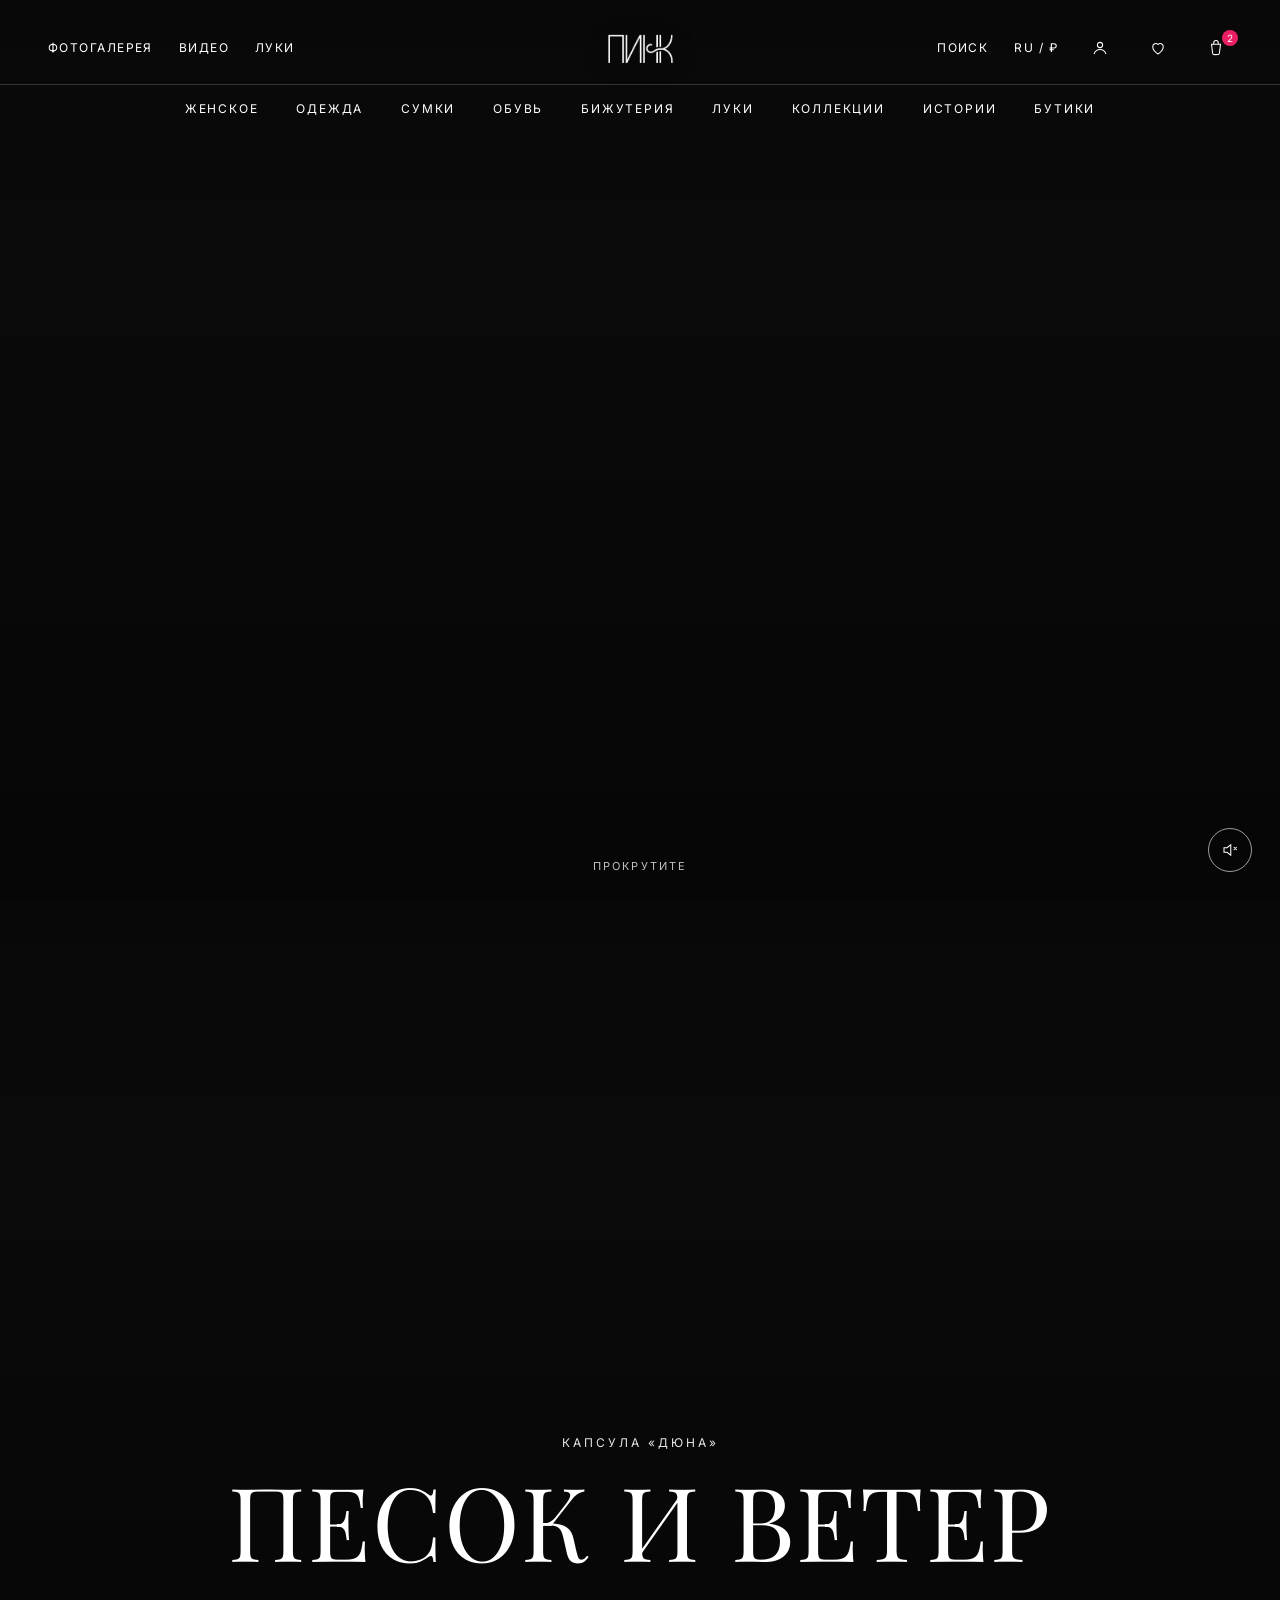
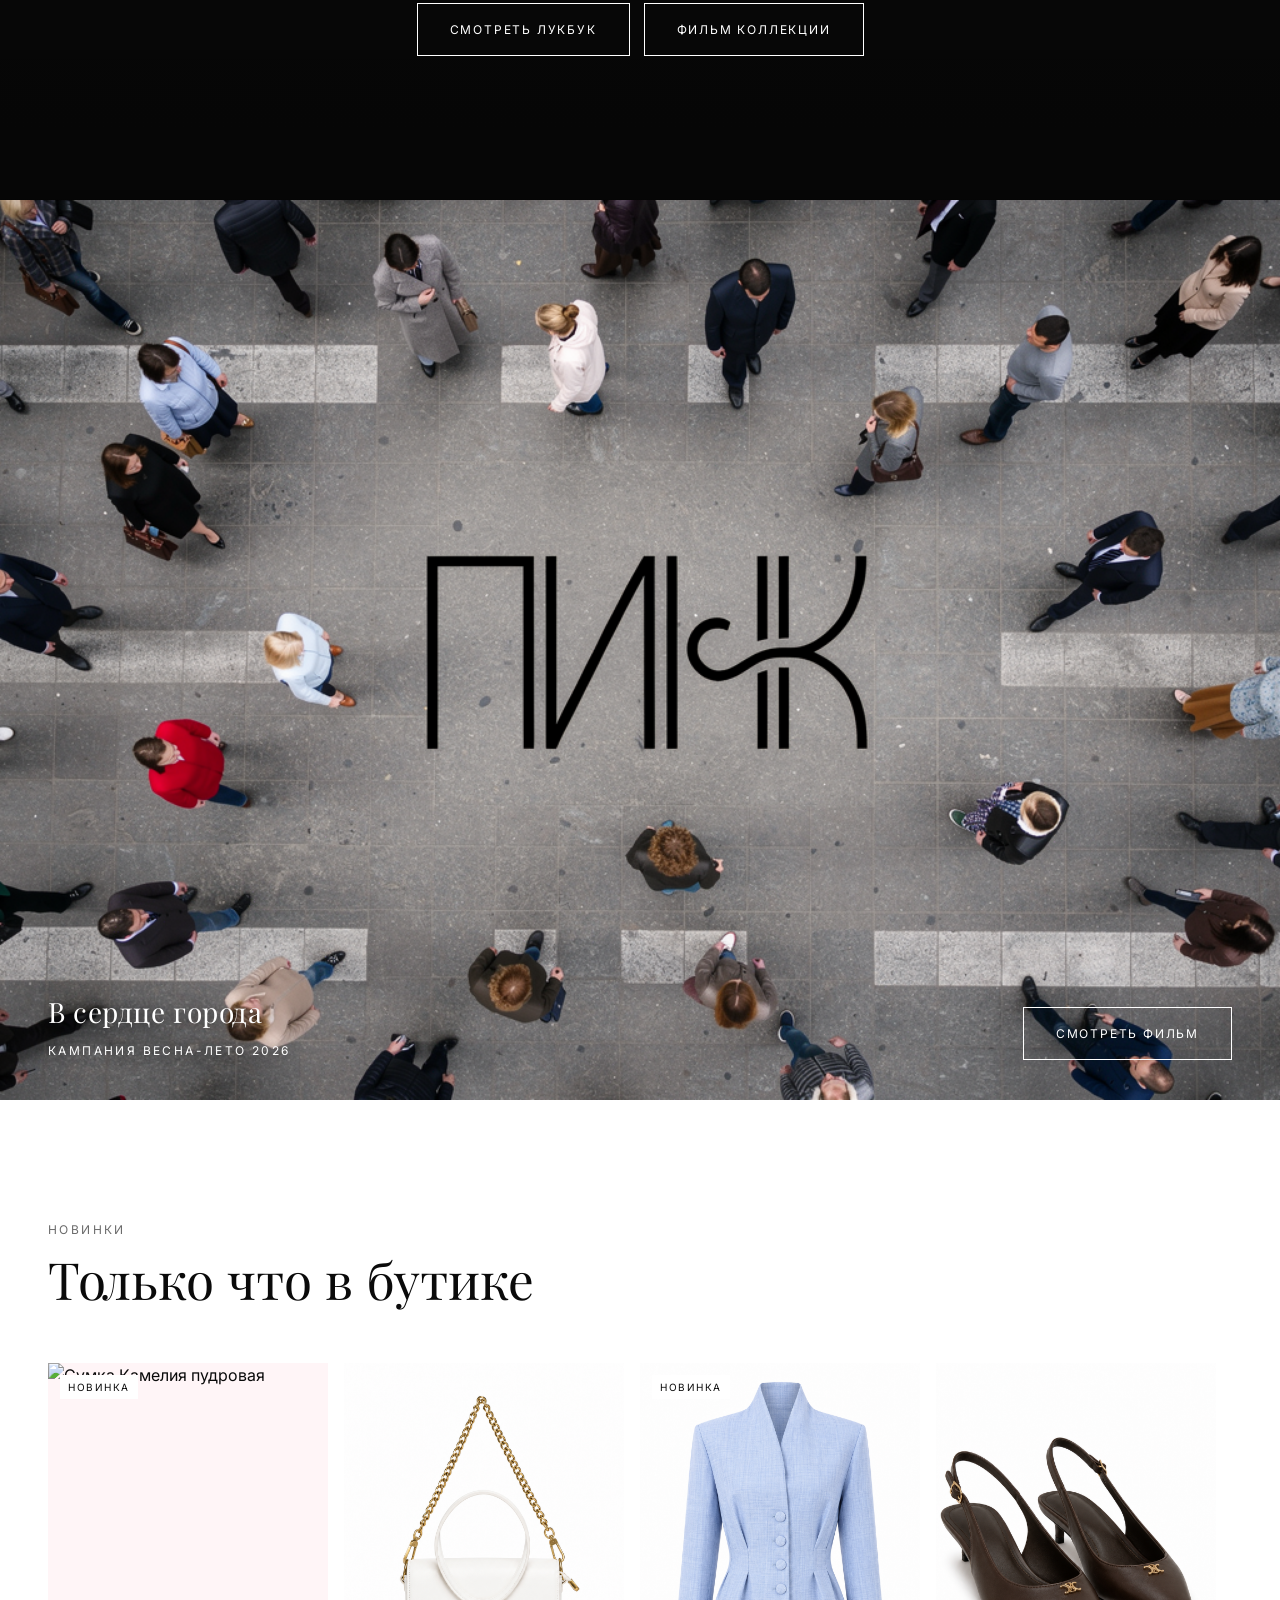
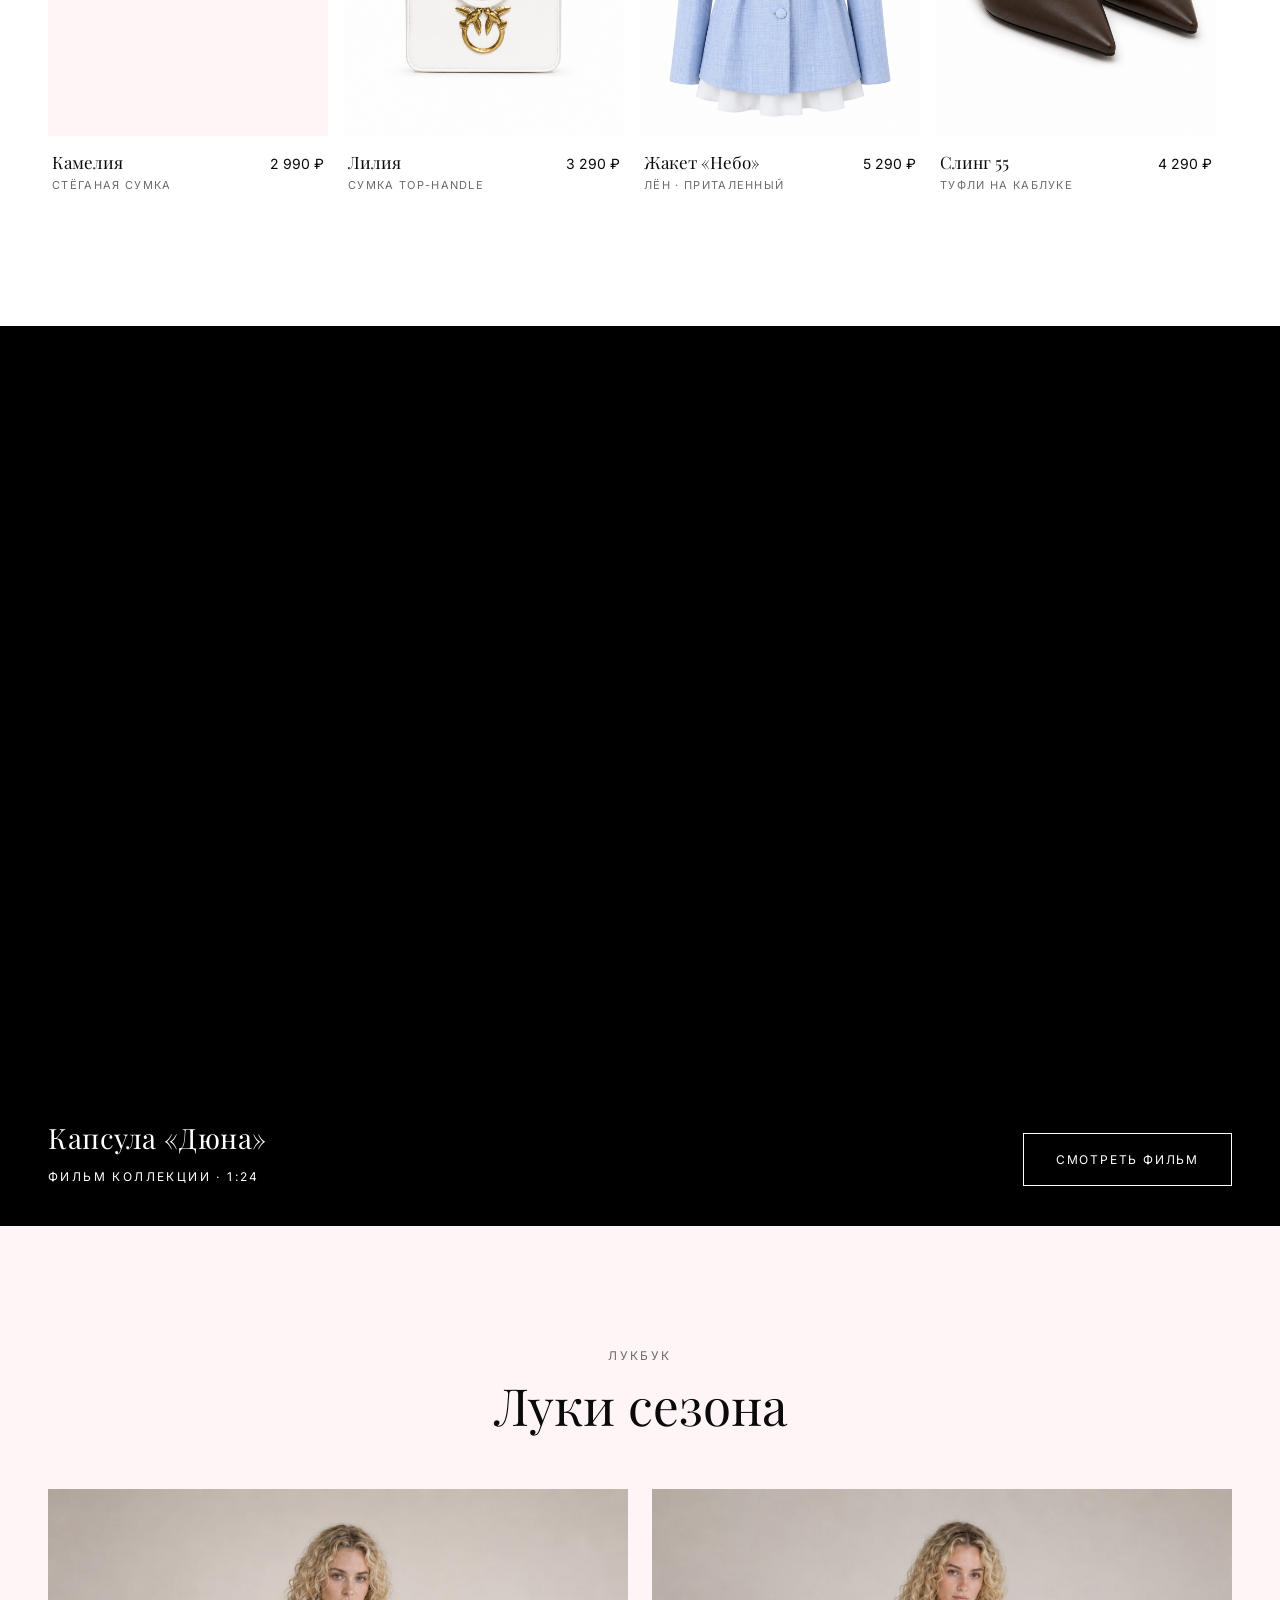
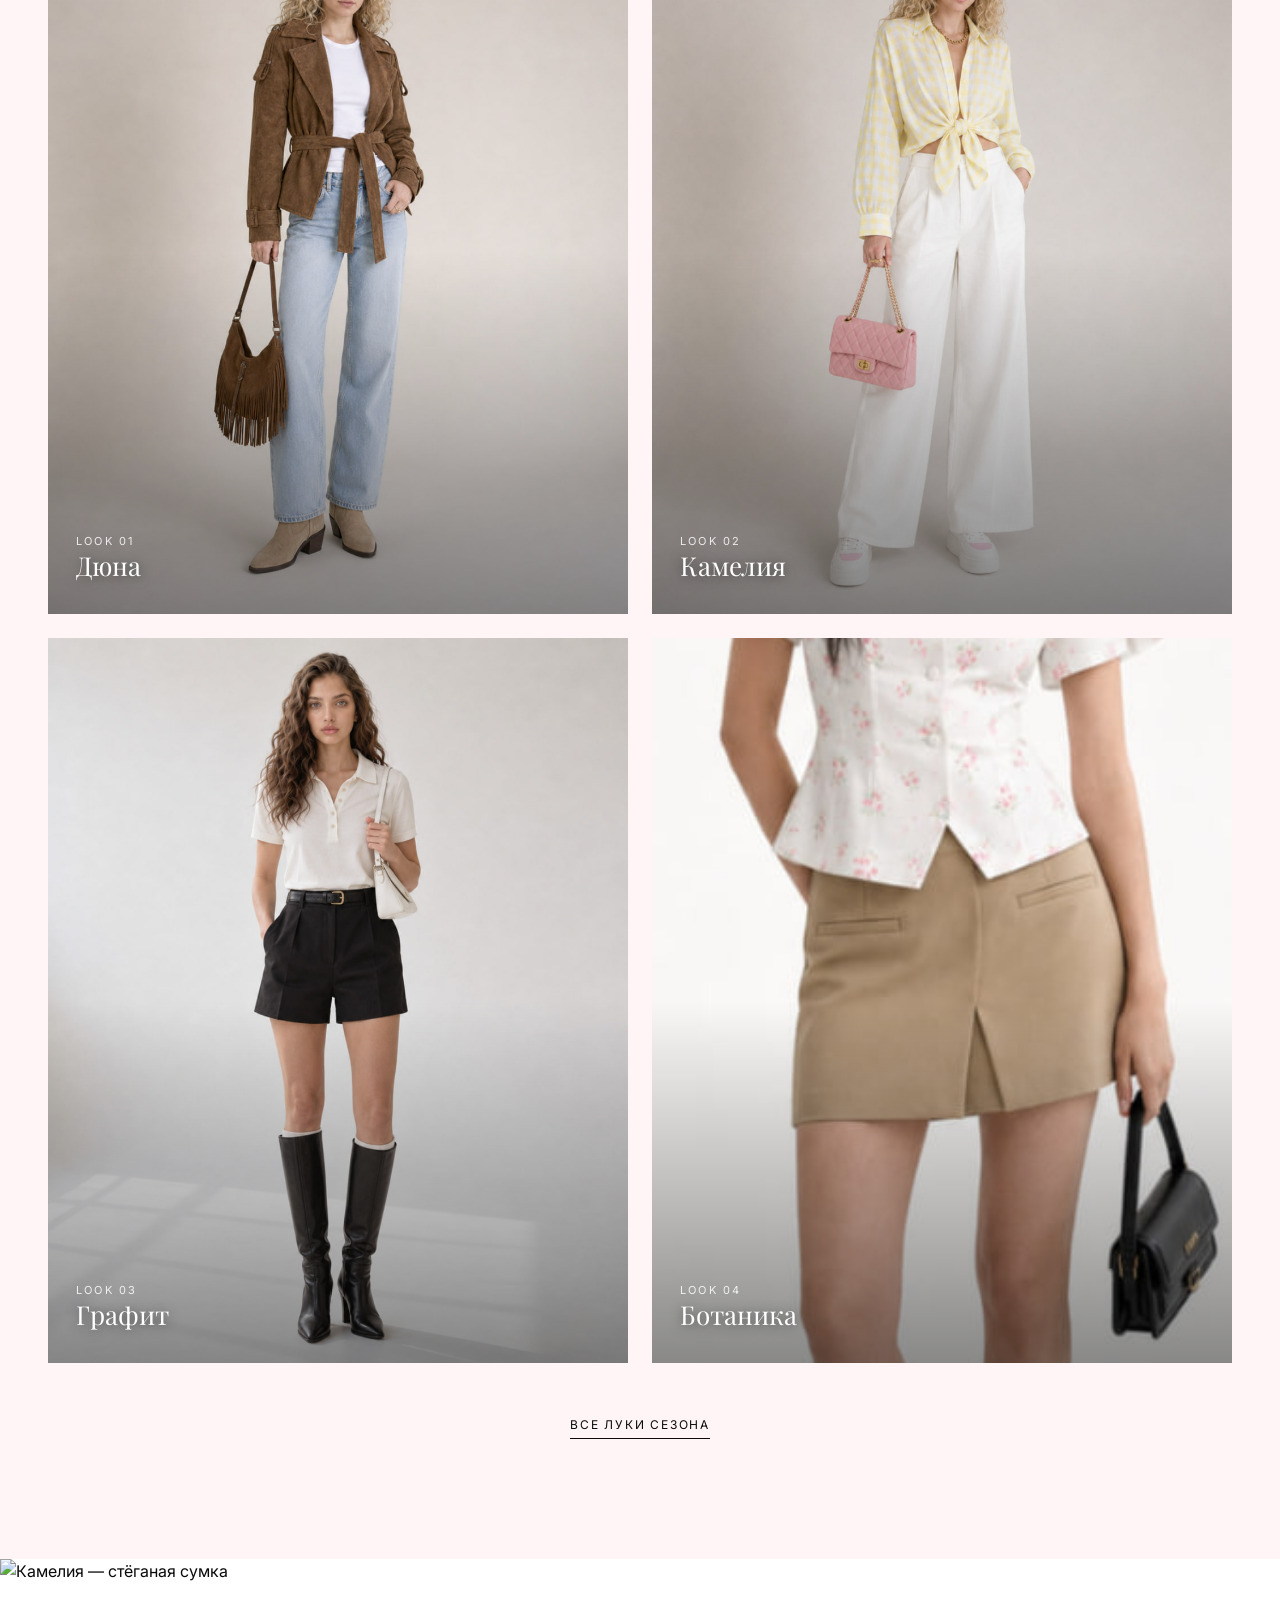
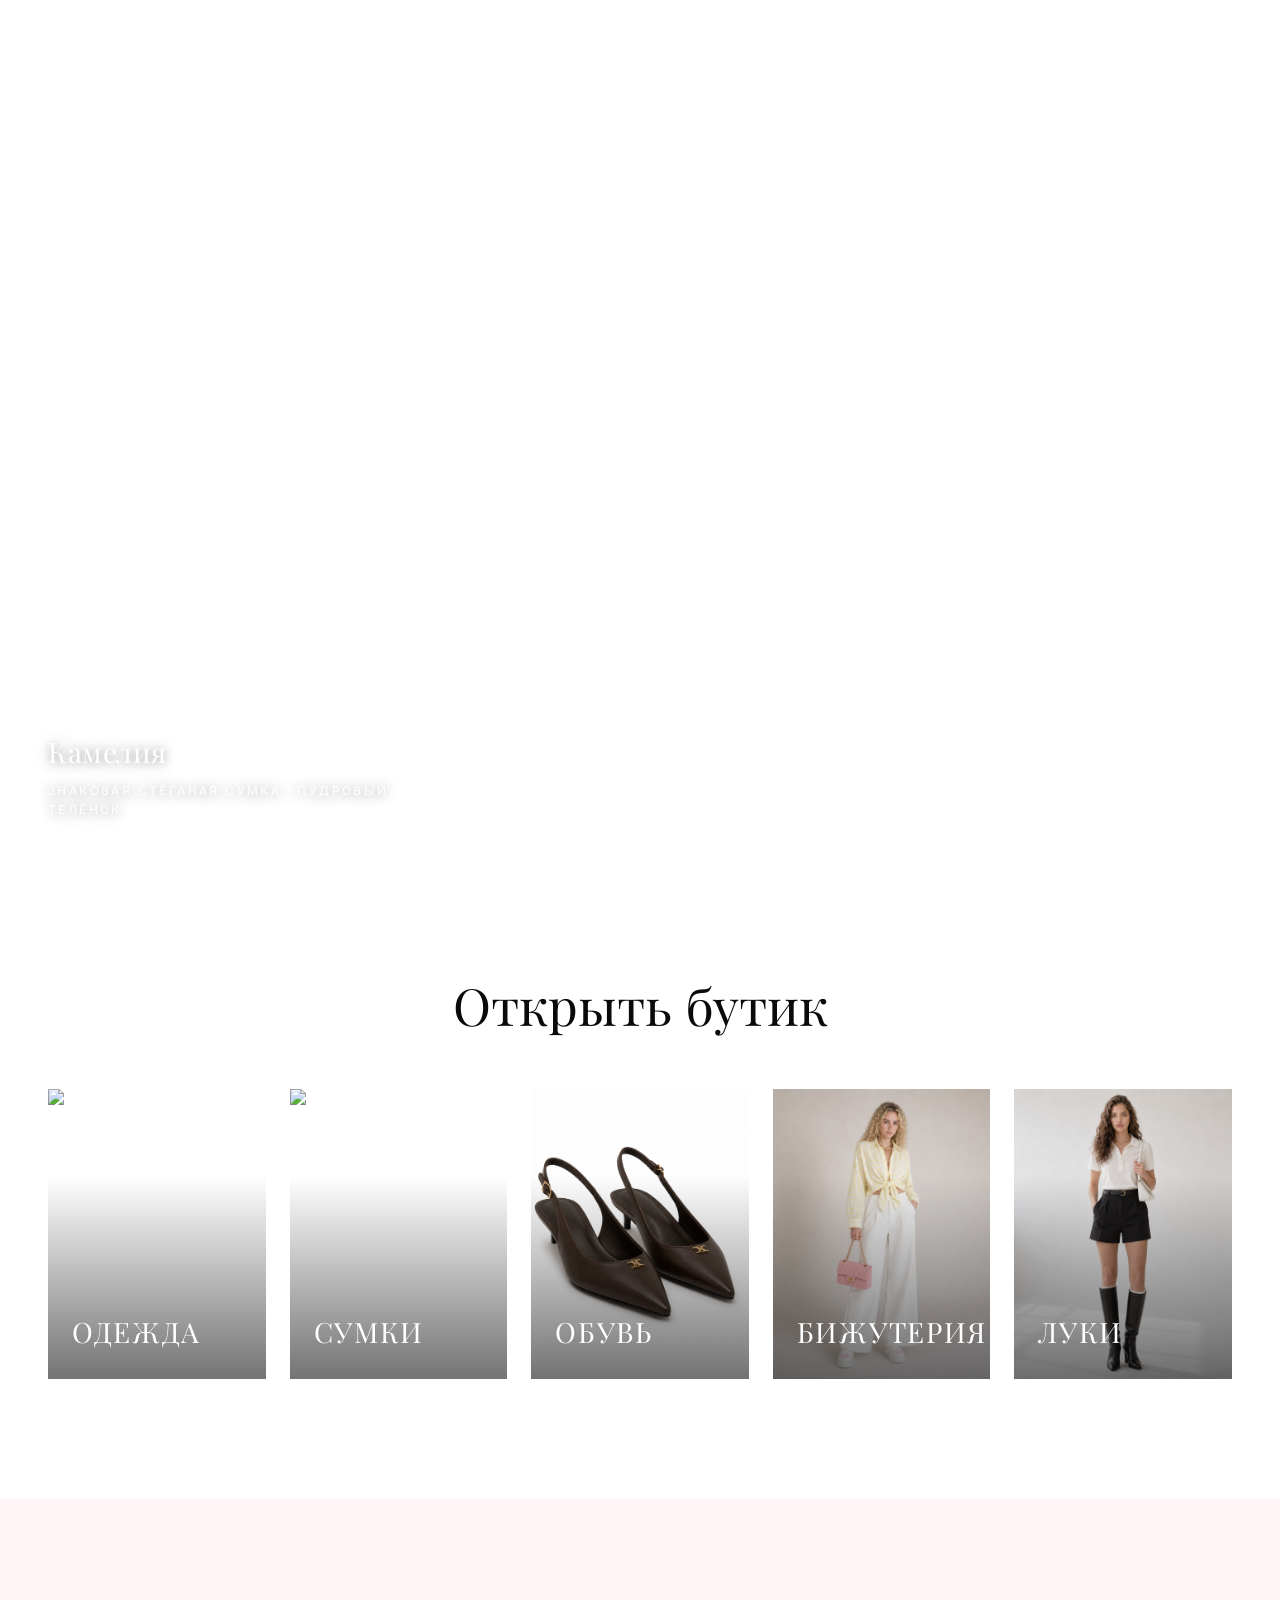
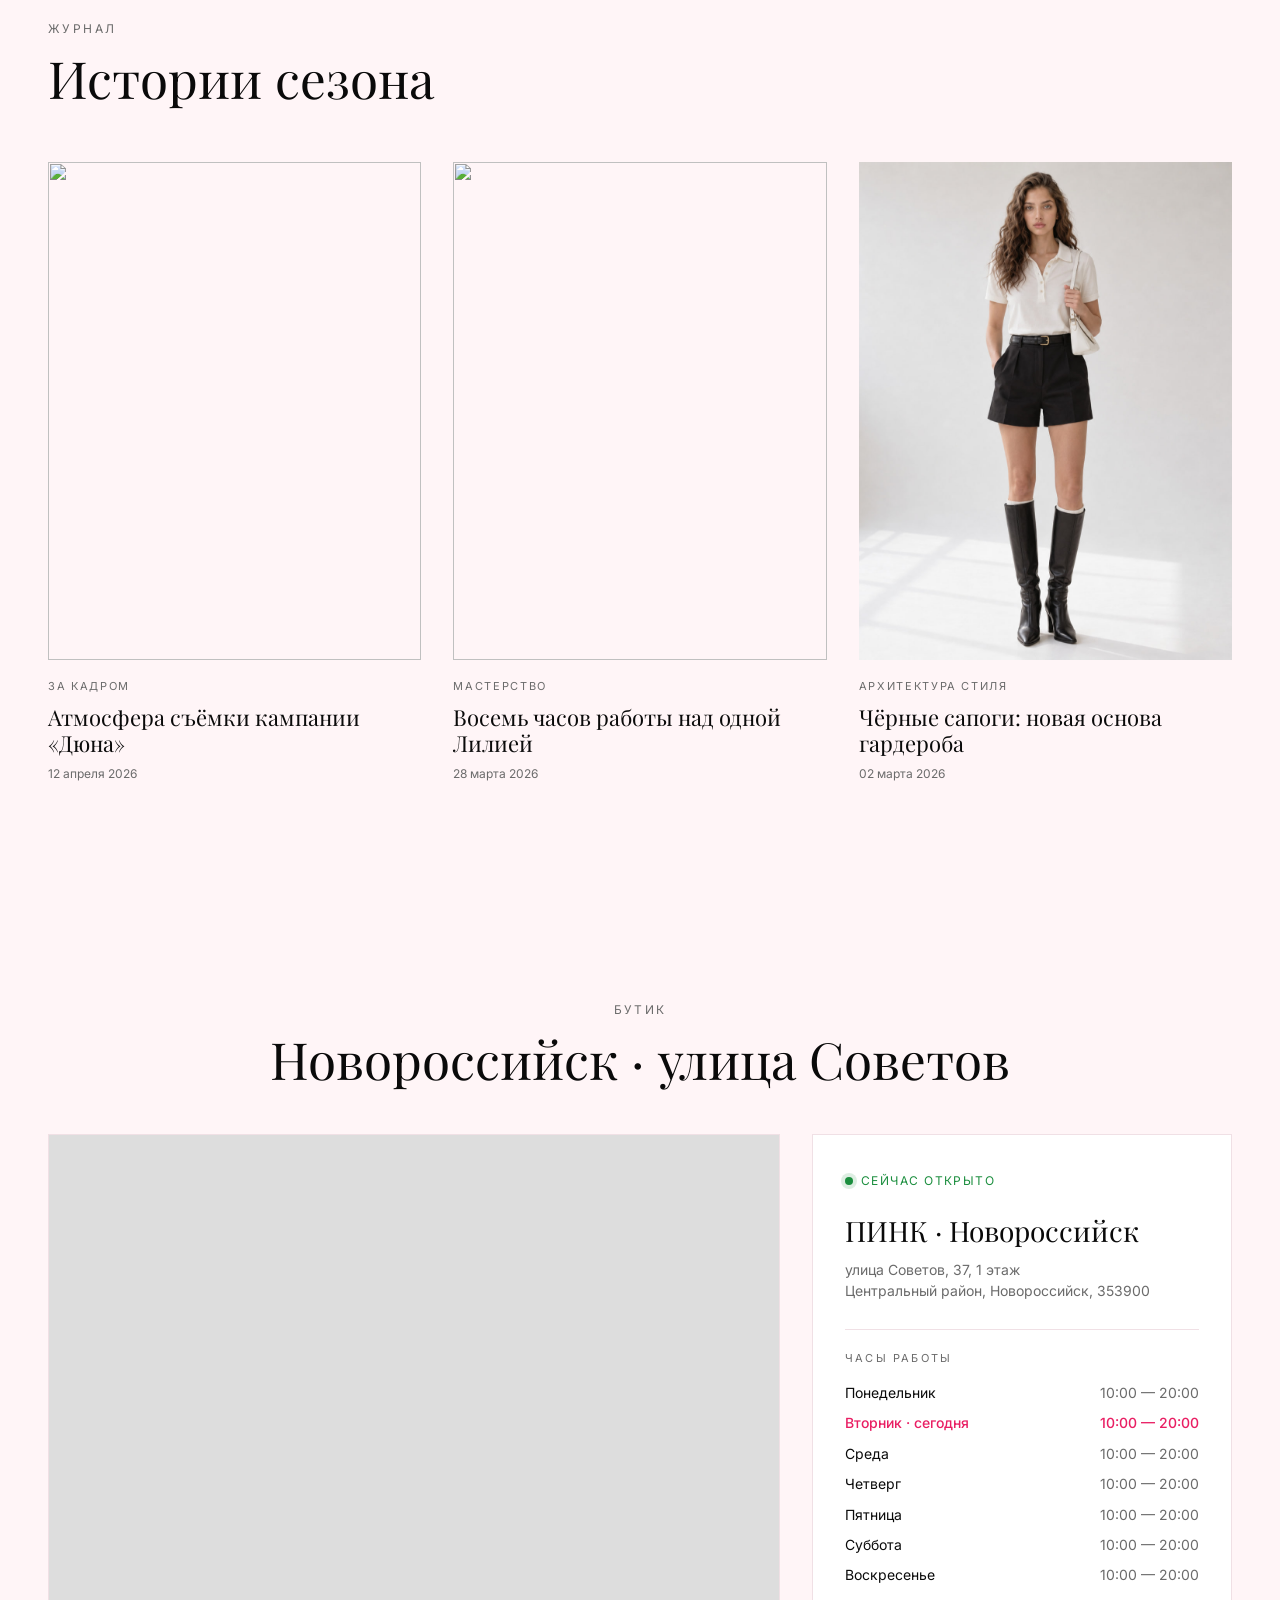
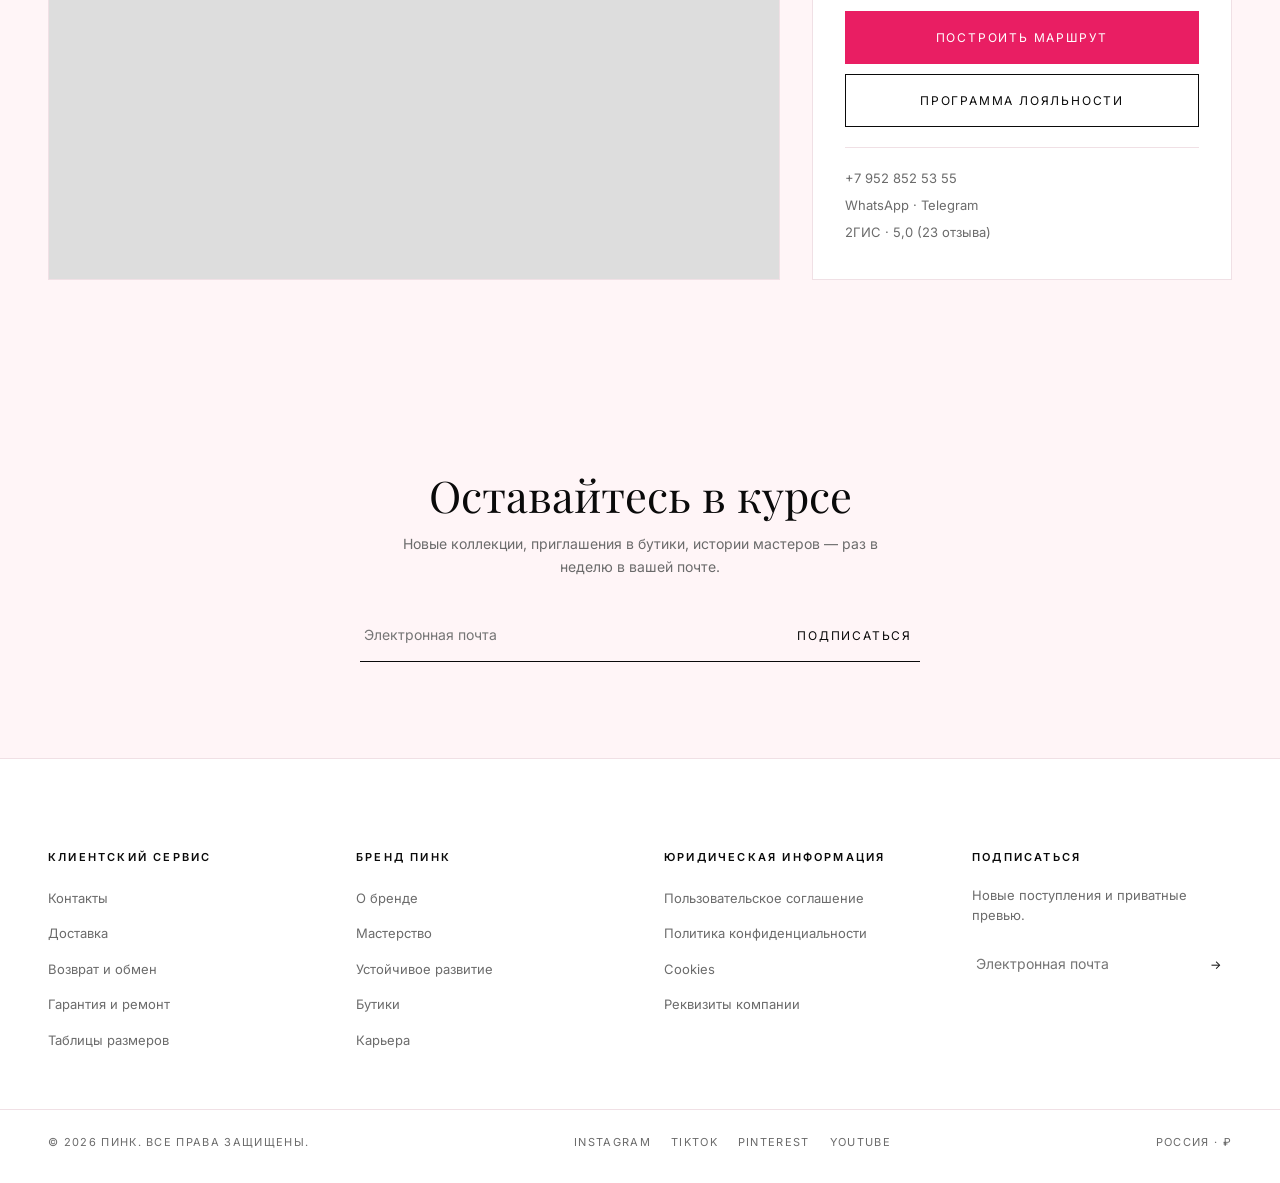
==== commit d2f0c4f3: "fix: убран misleading poster в hero — было показывалось фото сумки до загрузки видео" ====
--- a/index.html
+++ b/index.html
@@ -56,7 +56,7 @@
 <!-- SCROLL STACK: hero → hero-2 → editorial-1, всё наезжает слоями -->
 <div class="scroll-stack">
   <section class="hero hero--sticky">
-    <video class="hero__video" autoplay muted loop playsinline poster="assets/studio-products/fashion-04.png">
+    <video class="hero__video" autoplay muted loop playsinline preload="auto">
       <source src="hero1.mp4" type="video/mp4">
     </video>
     <div class="hero__overlay"></div>
@@ -67,7 +67,7 @@
   </section>
 
   <section class="hero hero--second">
-    <video class="hero__video" autoplay muted loop playsinline>
+    <video class="hero__video" autoplay muted loop playsinline preload="auto">
       <source src="hero2.mp4" type="video/mp4">
     </video>
     <div class="hero__overlay"></div>
--- a/styles/main.css
+++ b/styles/main.css
@@ -233,7 +233,10 @@
   min-height: 720px;
   width: 100%;
   overflow: hidden;
-  background: #1a1a1a;
+  background: #0a0a0a;
+}
+.hero__video {
+  background: #0a0a0a;
 }
 .hero__video, .hero__poster {
   position: absolute; inset: 0;
